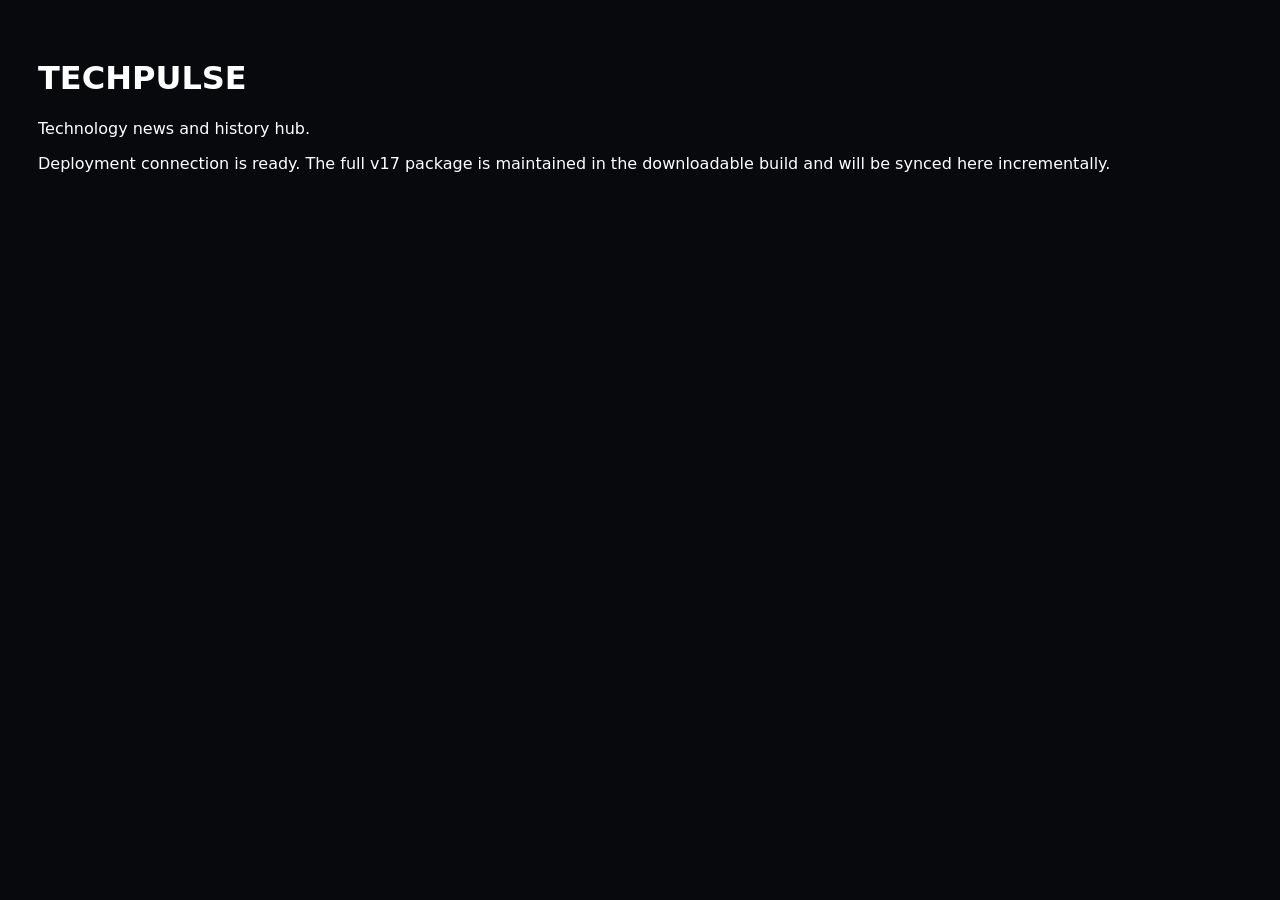
==== index.html @ 15ca97d8 "Add TECHPULSE landing page" ====
<!doctype html>
<html lang="ja">
<head><meta charset="utf-8"><meta name="viewport" content="width=device-width,initial-scale=1"><title>TECHPULSE</title><meta name="description" content="Technology news and history hub"></head>
<body style="font-family:system-ui;background:#07090d;color:#fff;padding:30px"><h1>TECHPULSE</h1><p>Technology news and history hub.</p><p>Deployment connection is ready. The full v17 package is maintained in the downloadable build and will be synced here incrementally.</p></body></html>
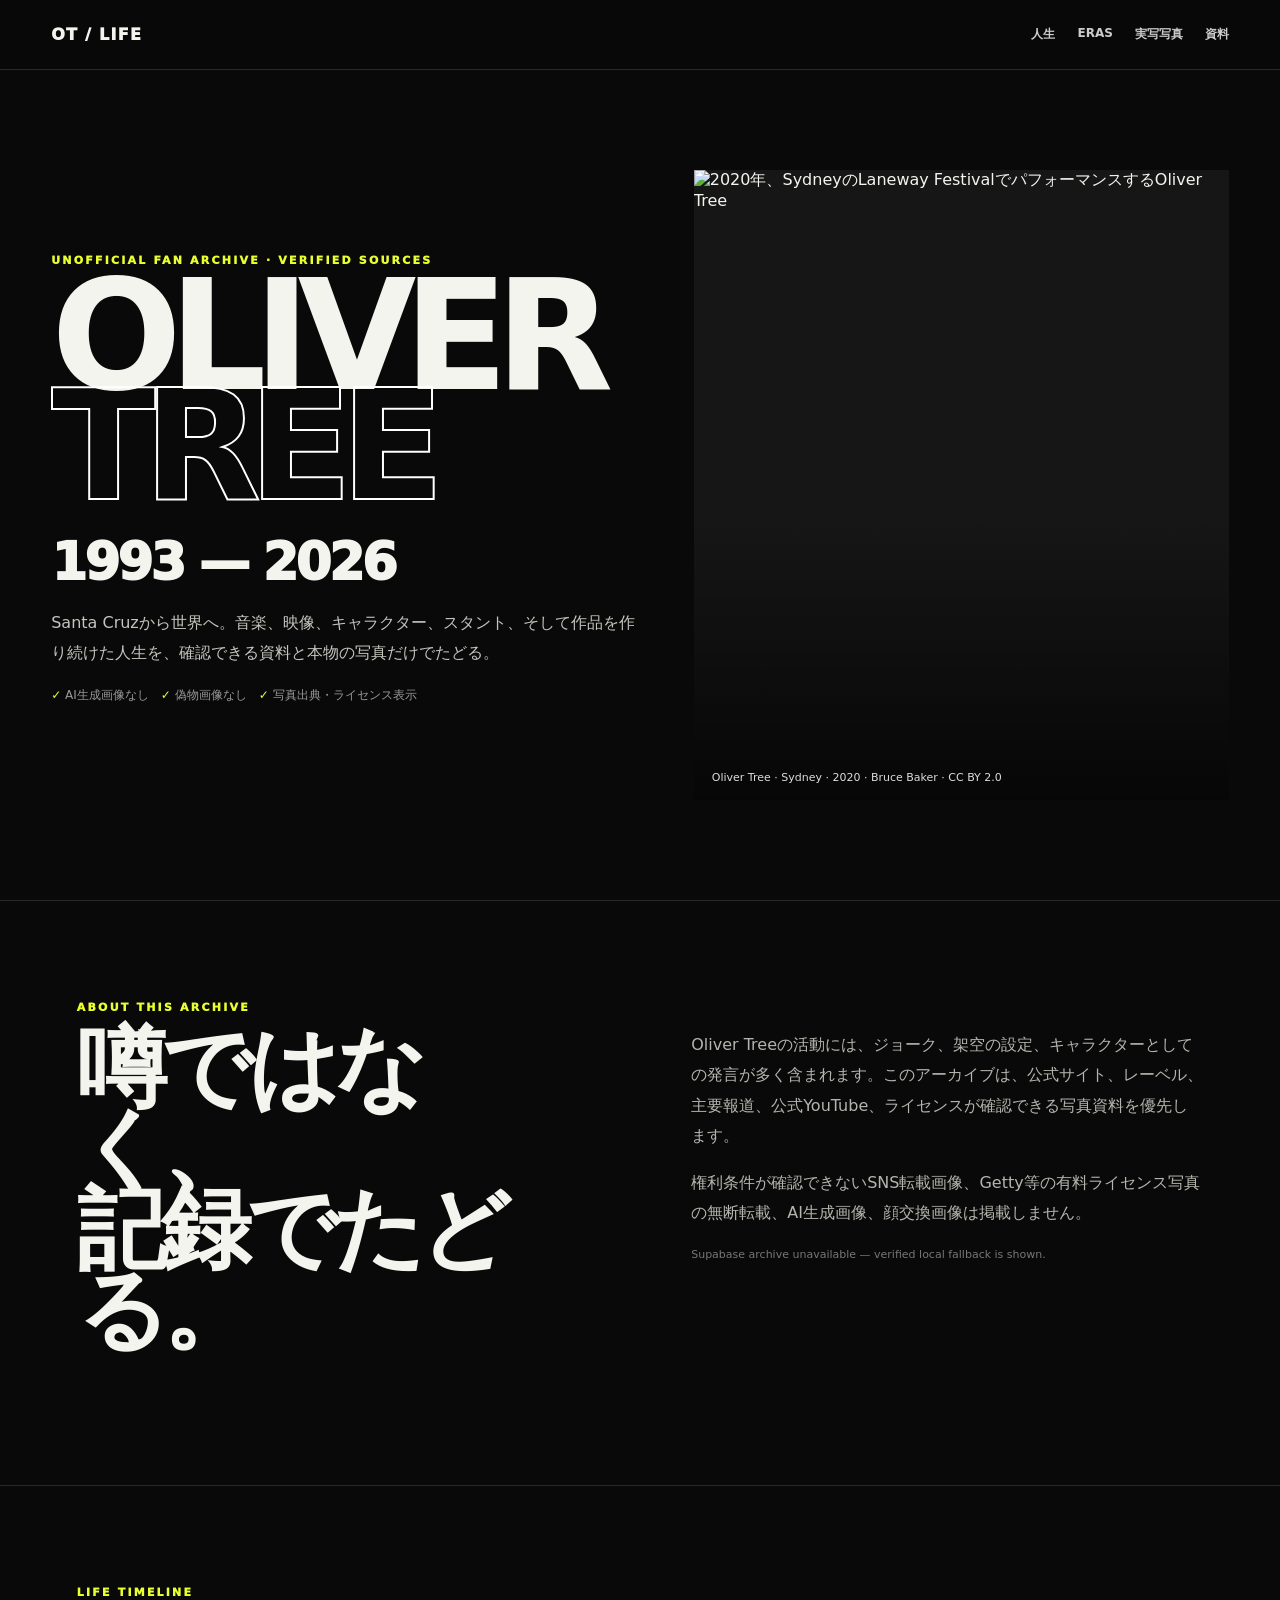
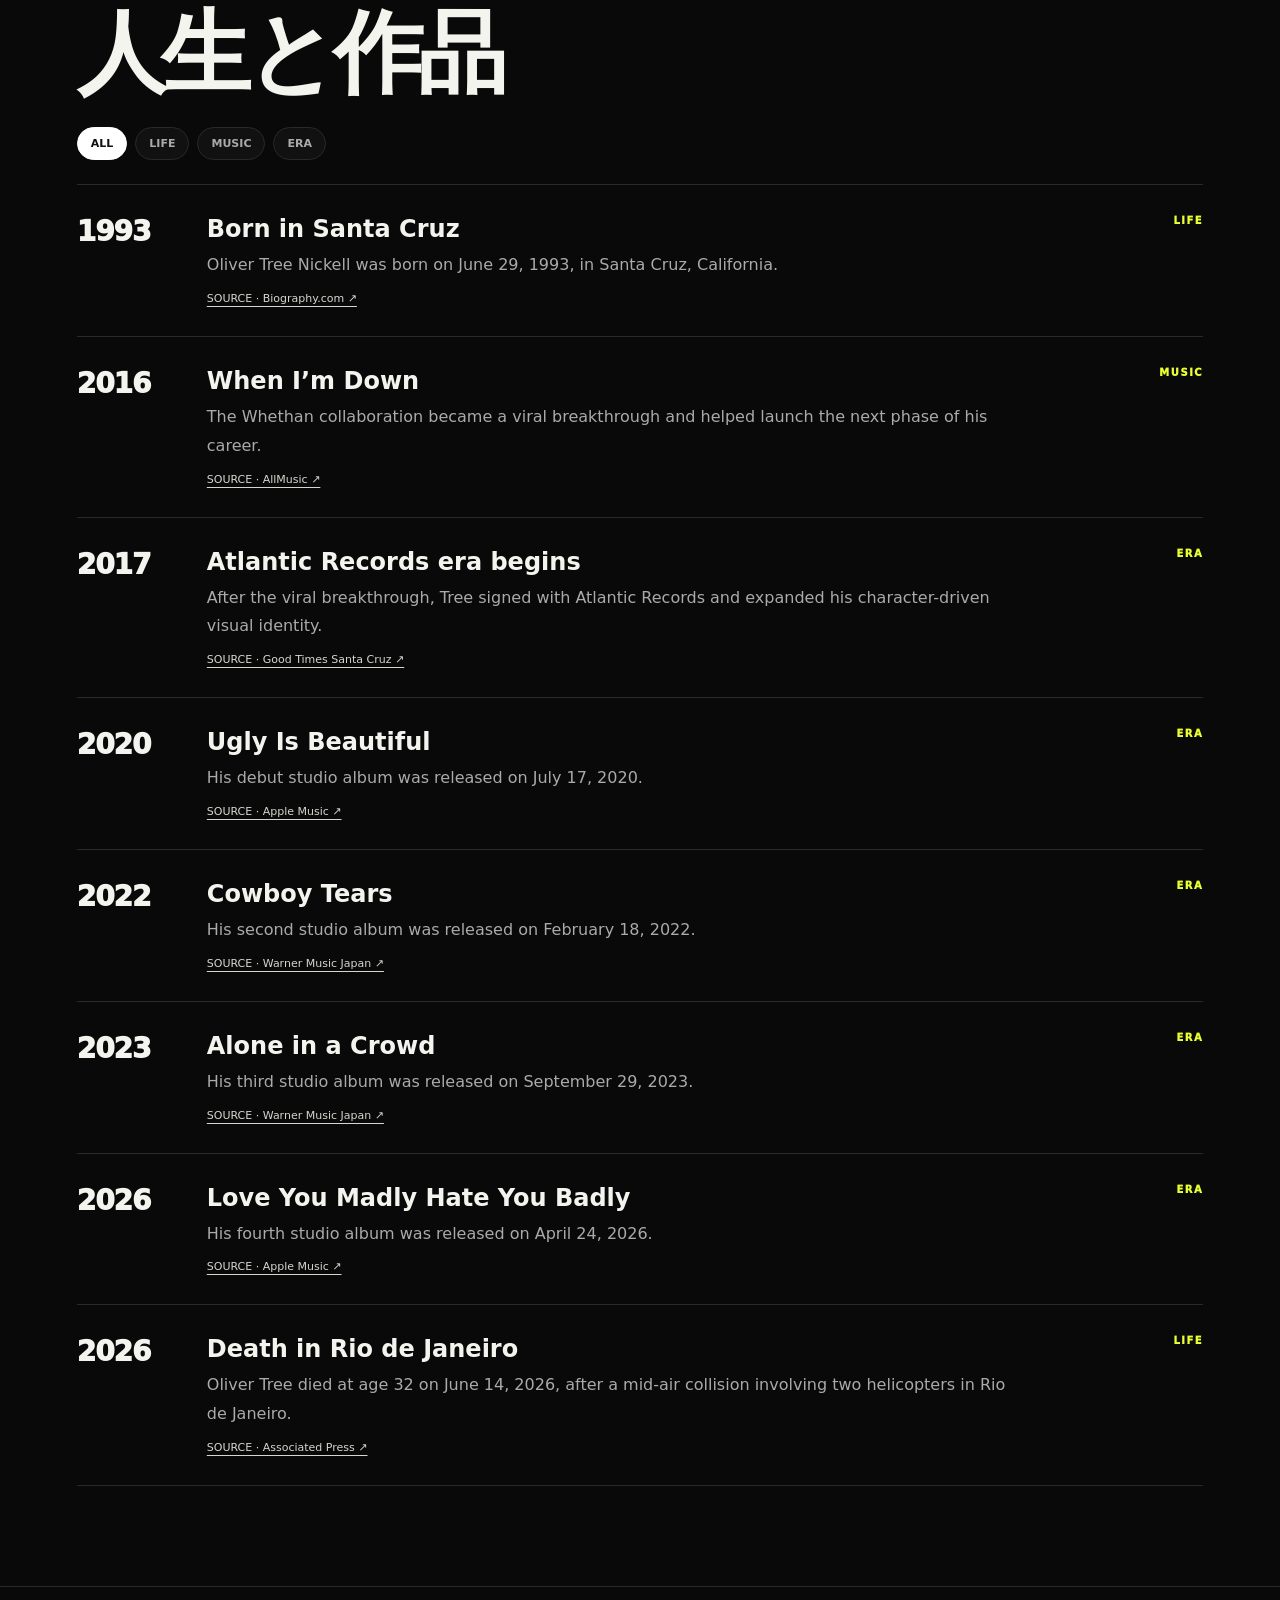
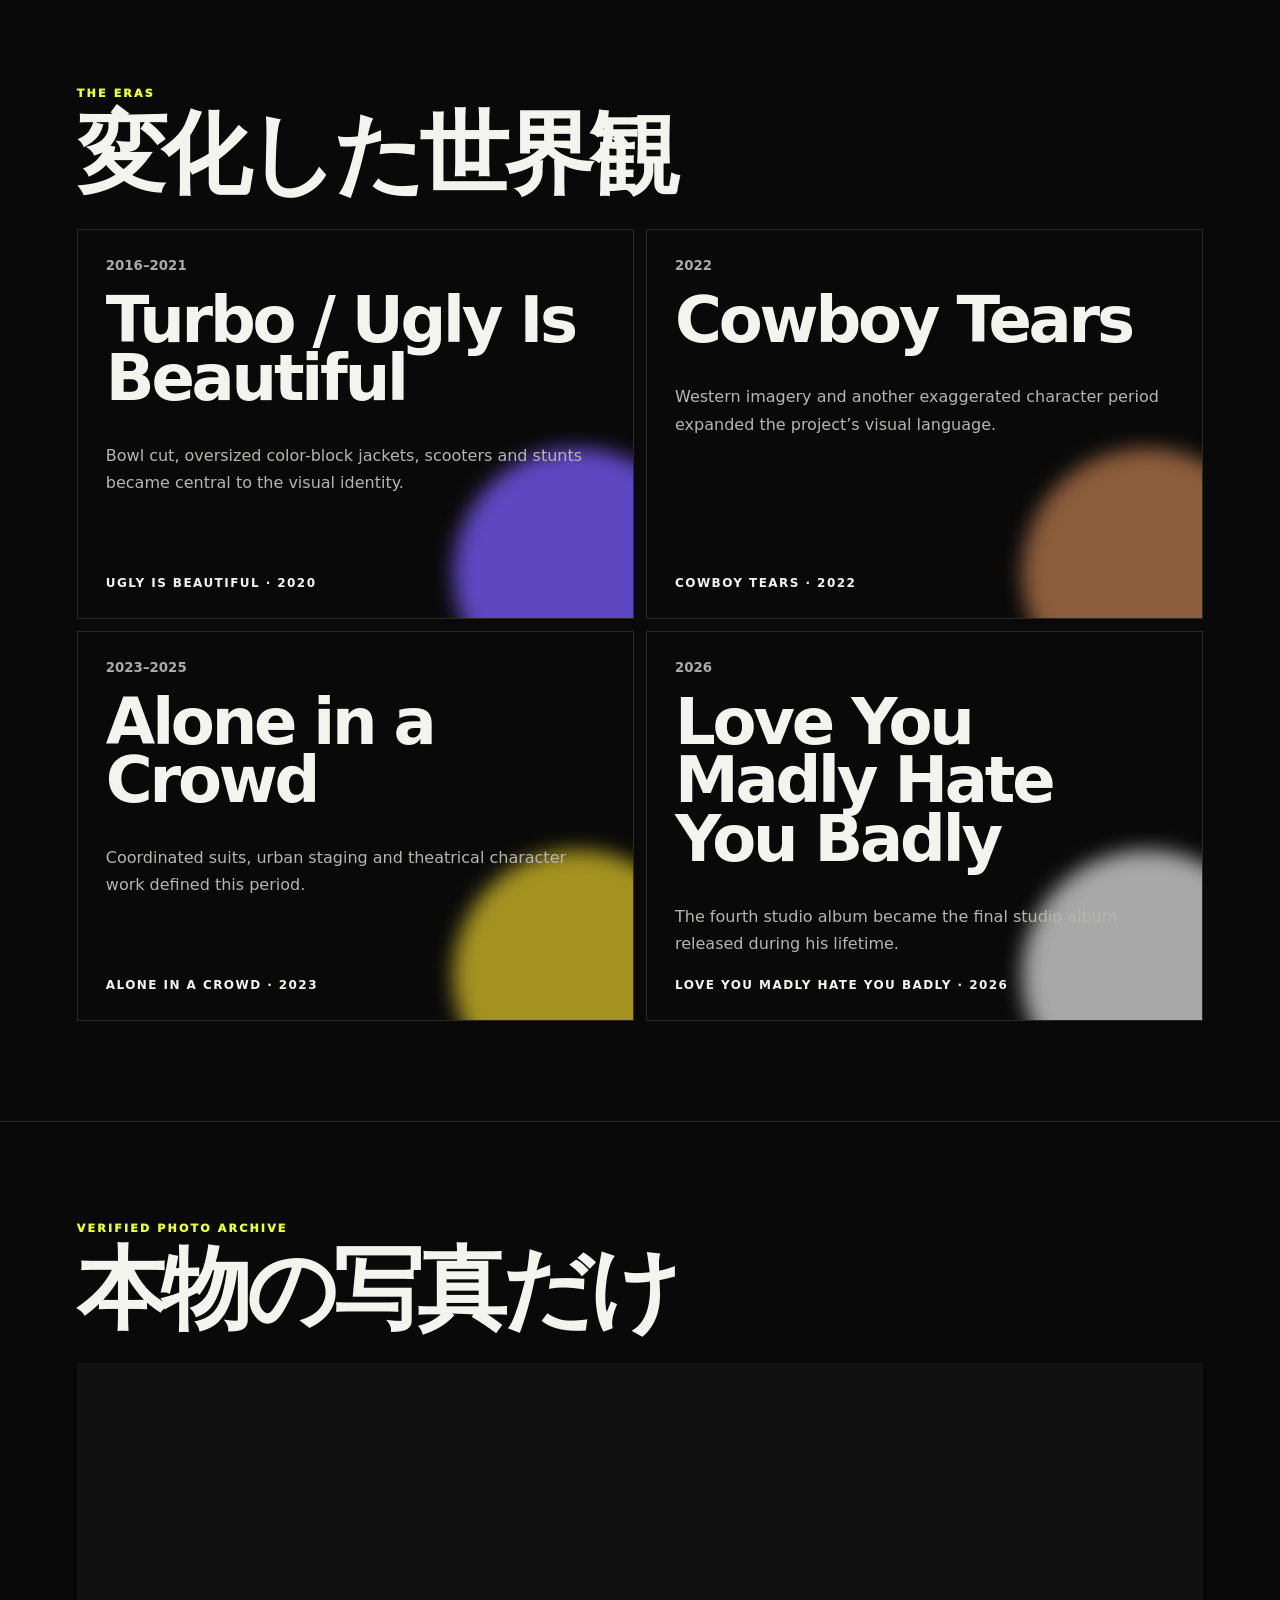
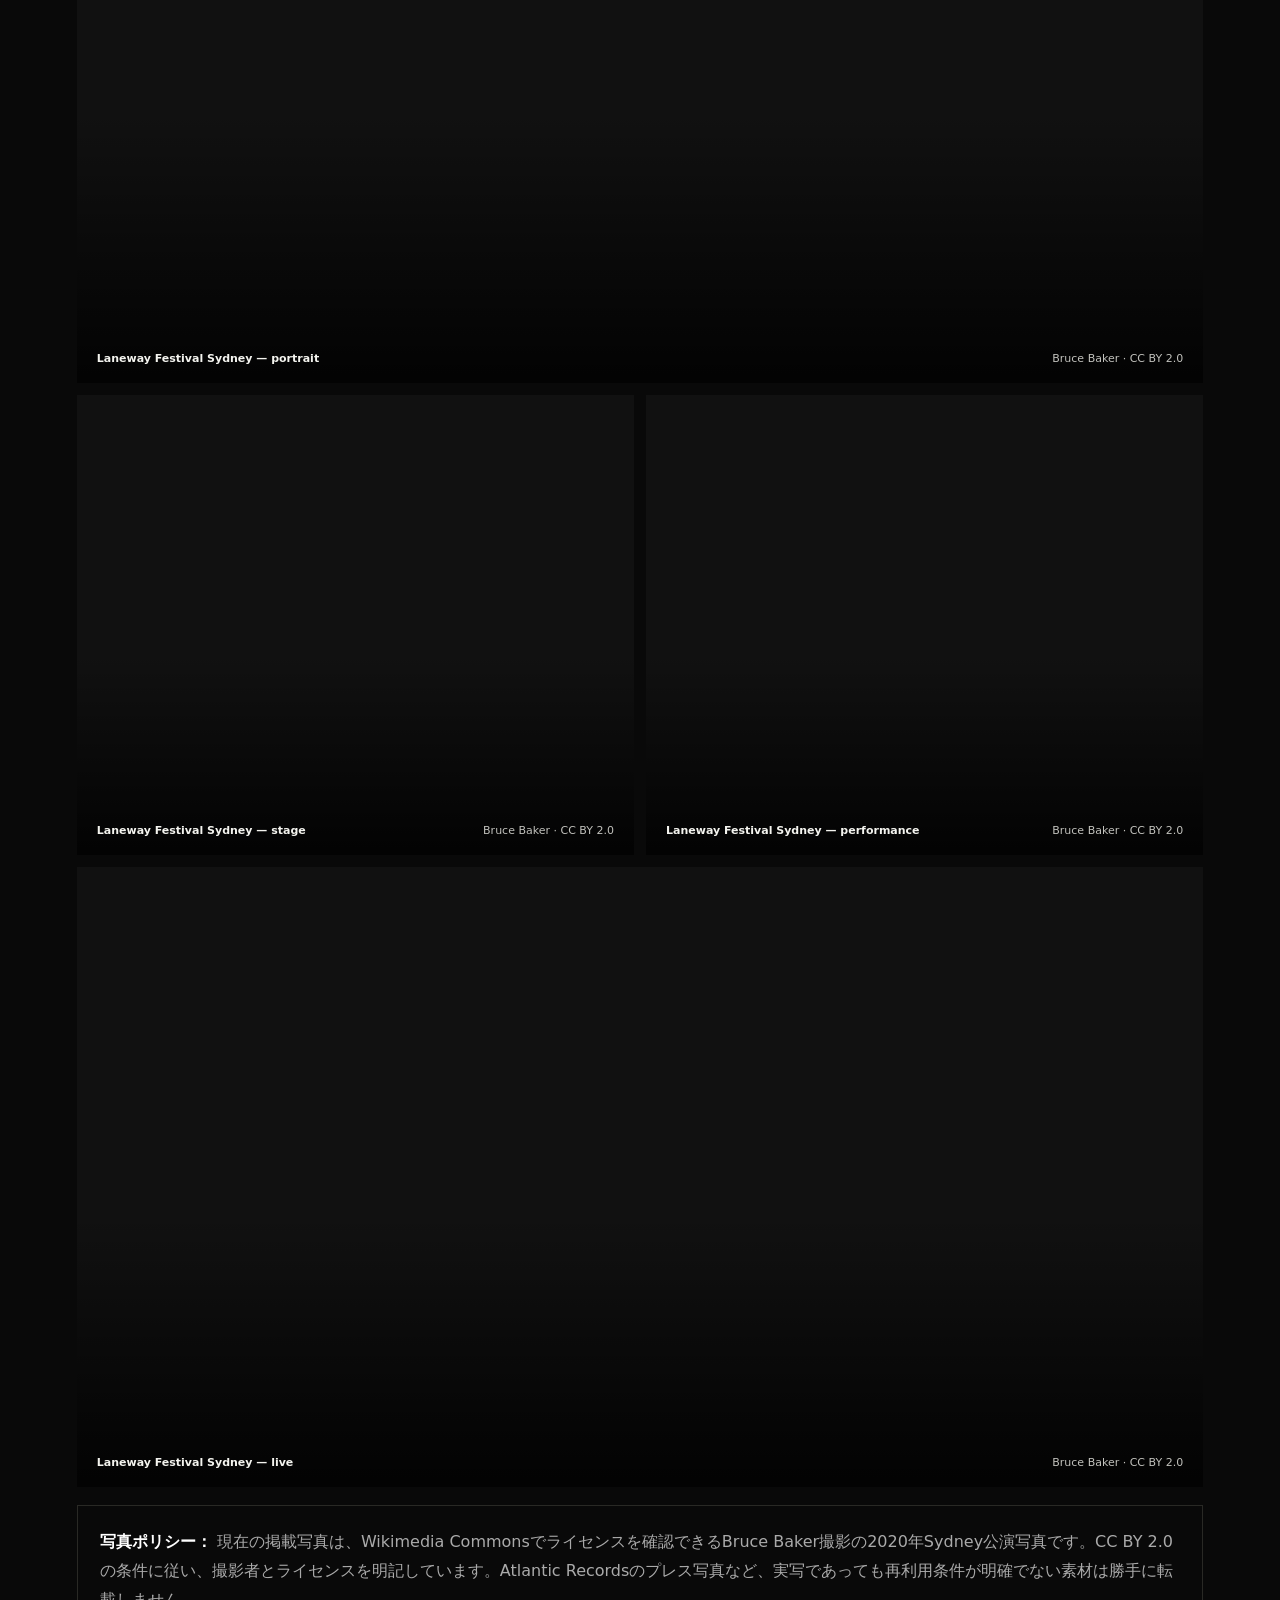
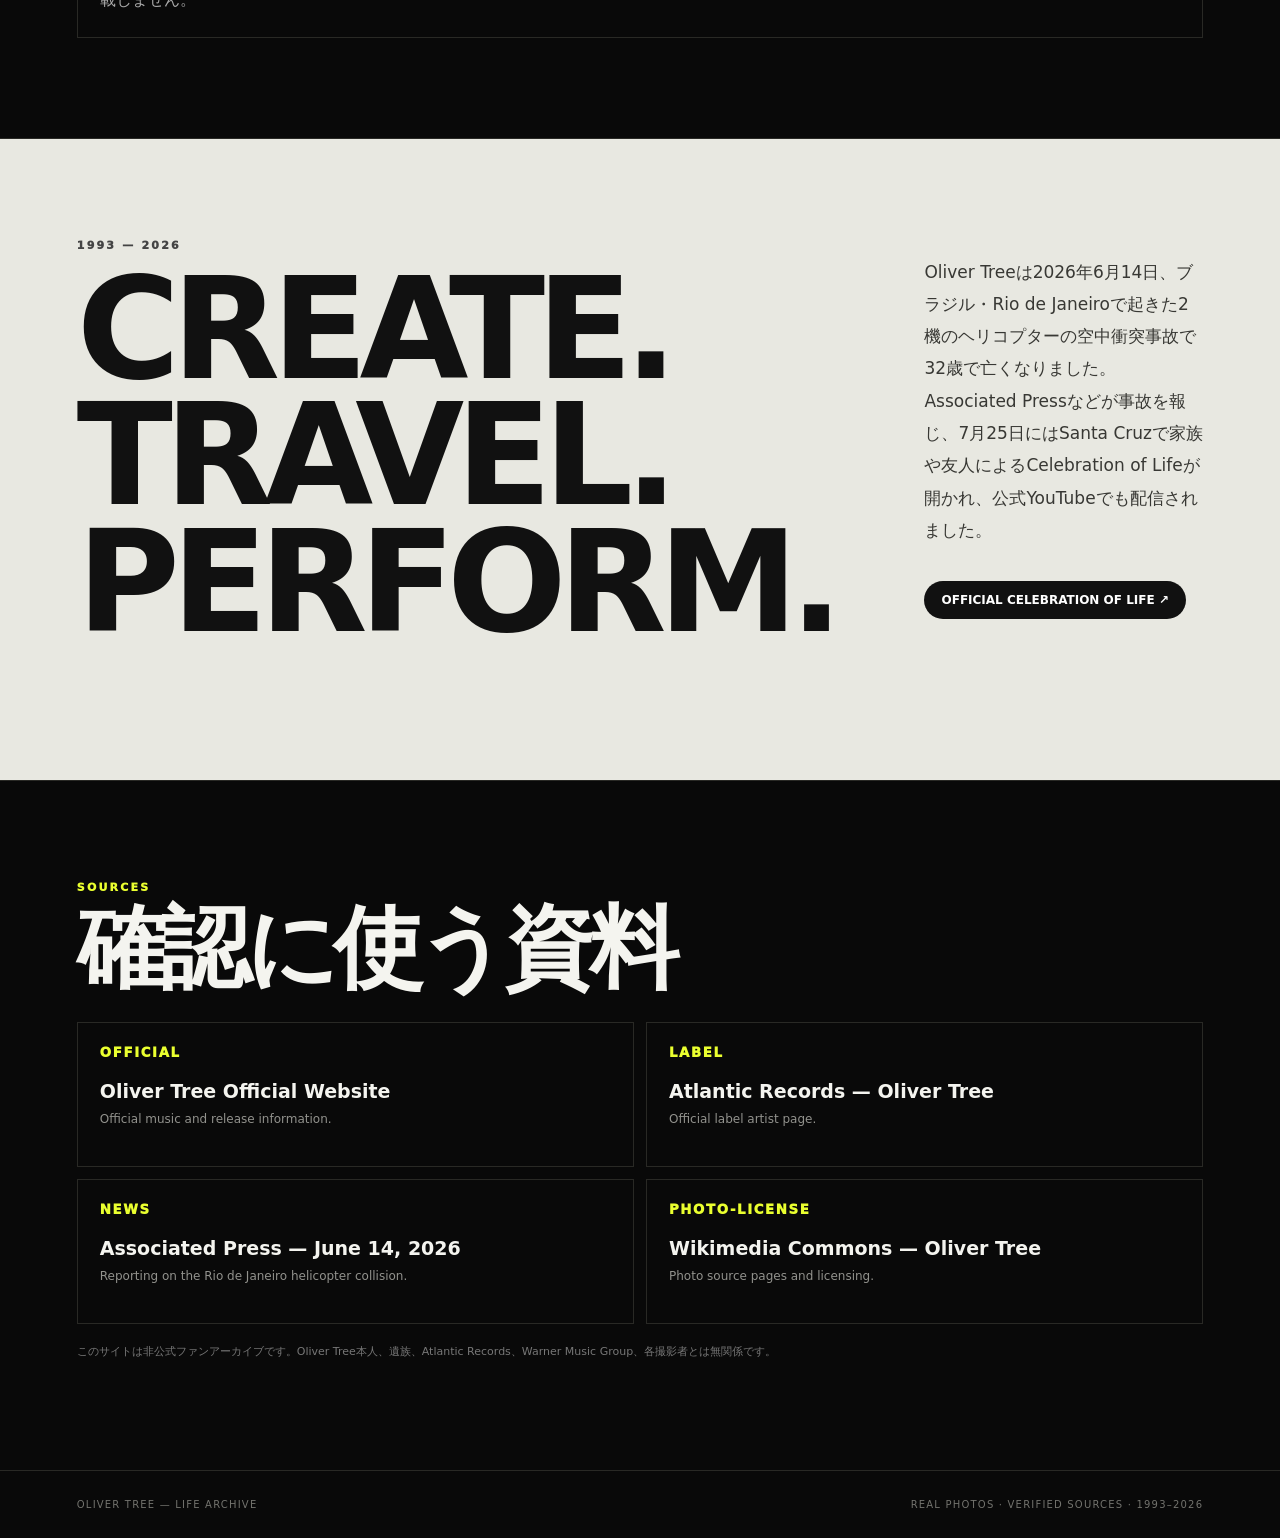
==== commit 43628416: "Set Oliver Tree archive as branch entry page" ====
--- a/index.html
+++ b/index.html
@@ -1,4 +1,13 @@
 <!doctype html>
 <html lang="ja">
-<head><meta charset="utf-8"><meta name="viewport" content="width=device-width,initial-scale=1"><title>TECHPULSE</title><meta name="description" content="Technology news and history hub"></head>
-<body style="font-family:system-ui;background:#07090d;color:#fff;padding:30px"><h1>TECHPULSE</h1><p>Technology news and history hub.</p><p>Deployment connection is ready. The full v17 package is maintained in the downloadable build and will be synced here incrementally.</p></body></html>+<head>
+  <meta charset="utf-8">
+  <meta name="viewport" content="width=device-width,initial-scale=1">
+  <title>Oliver Tree — Life Archive</title>
+  <meta name="description" content="Oliver Treeの人生と作品を、確認できる資料と実写写真でたどる非公式ファンアーカイブ。AI画像・偽物画像は使用しません。">
+  <meta http-equiv="refresh" content="0;url=/oliver-tree-life.html">
+</head>
+<body style="font-family:system-ui;background:#090909;color:#fff;padding:24px">
+  <p><a style="color:#eaff2f" href="/oliver-tree-life.html">Oliver Tree — Life Archive を開く</a></p>
+</body>
+</html>
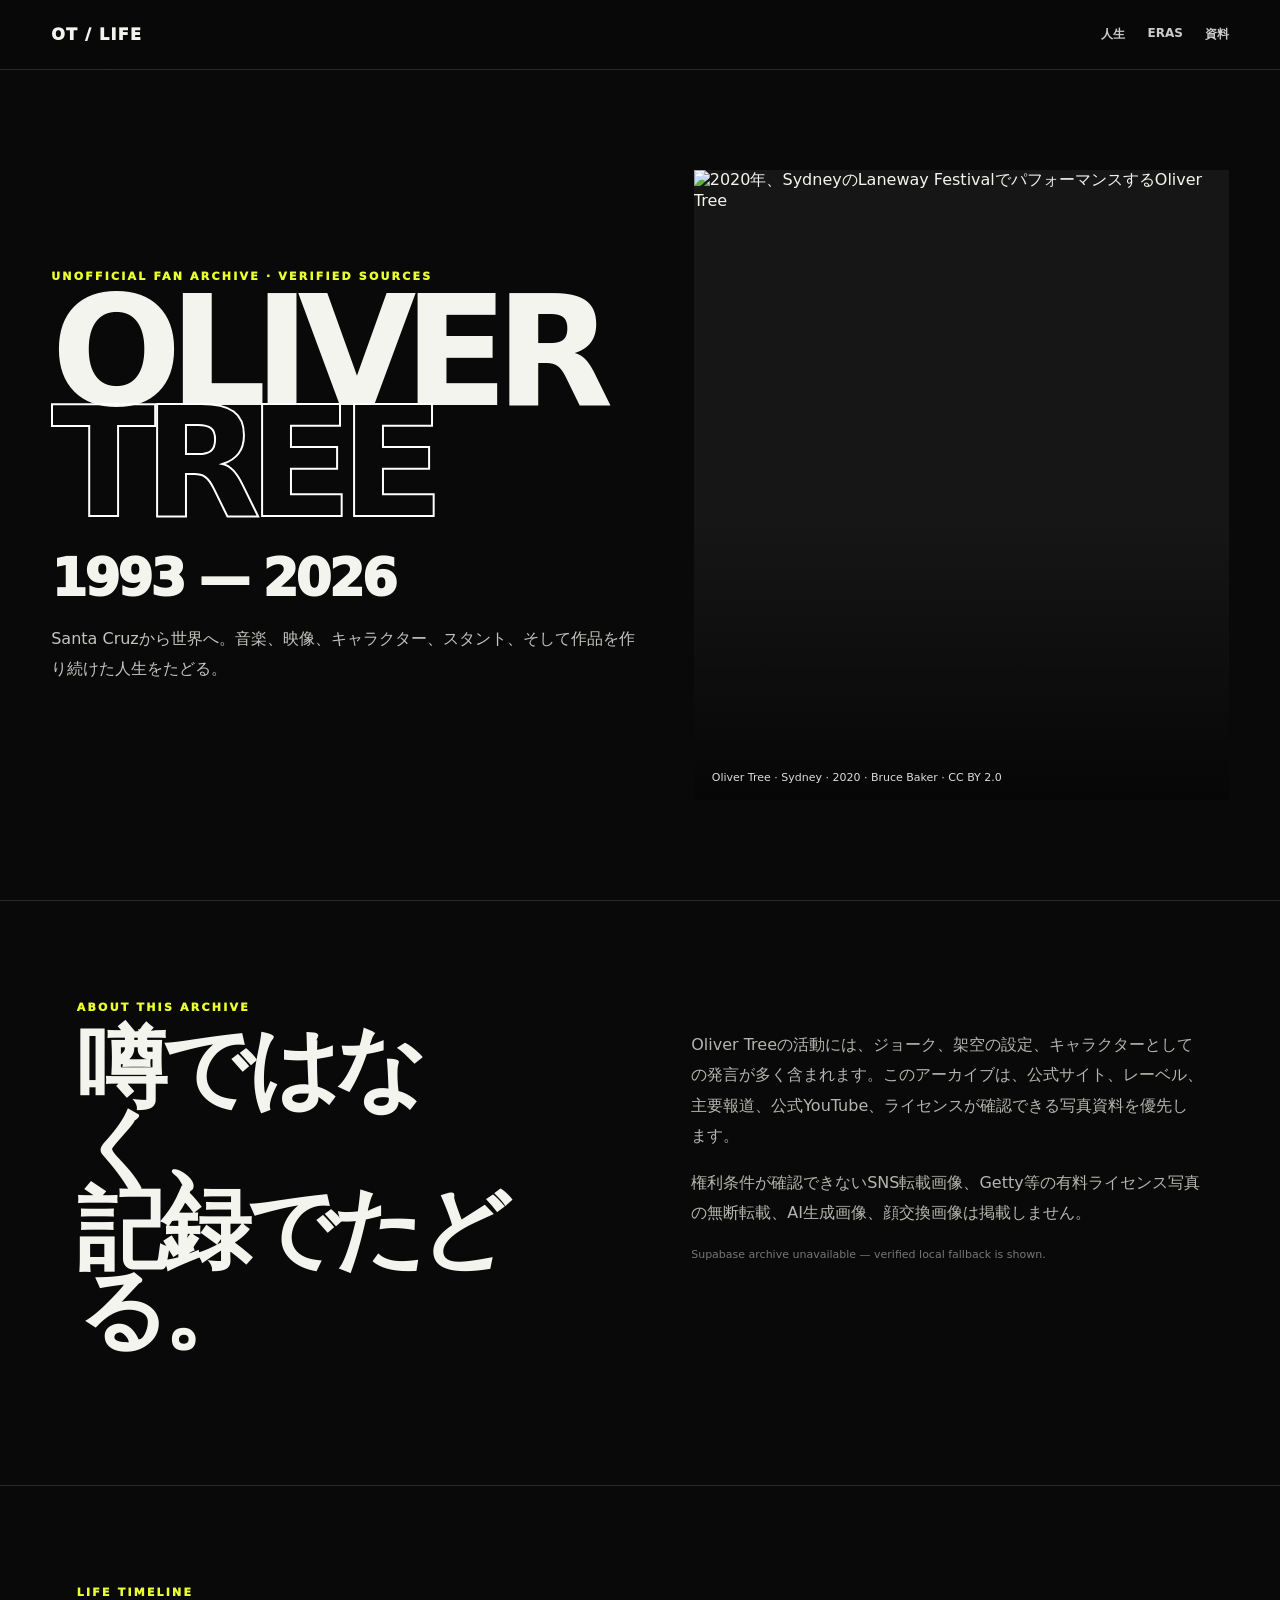
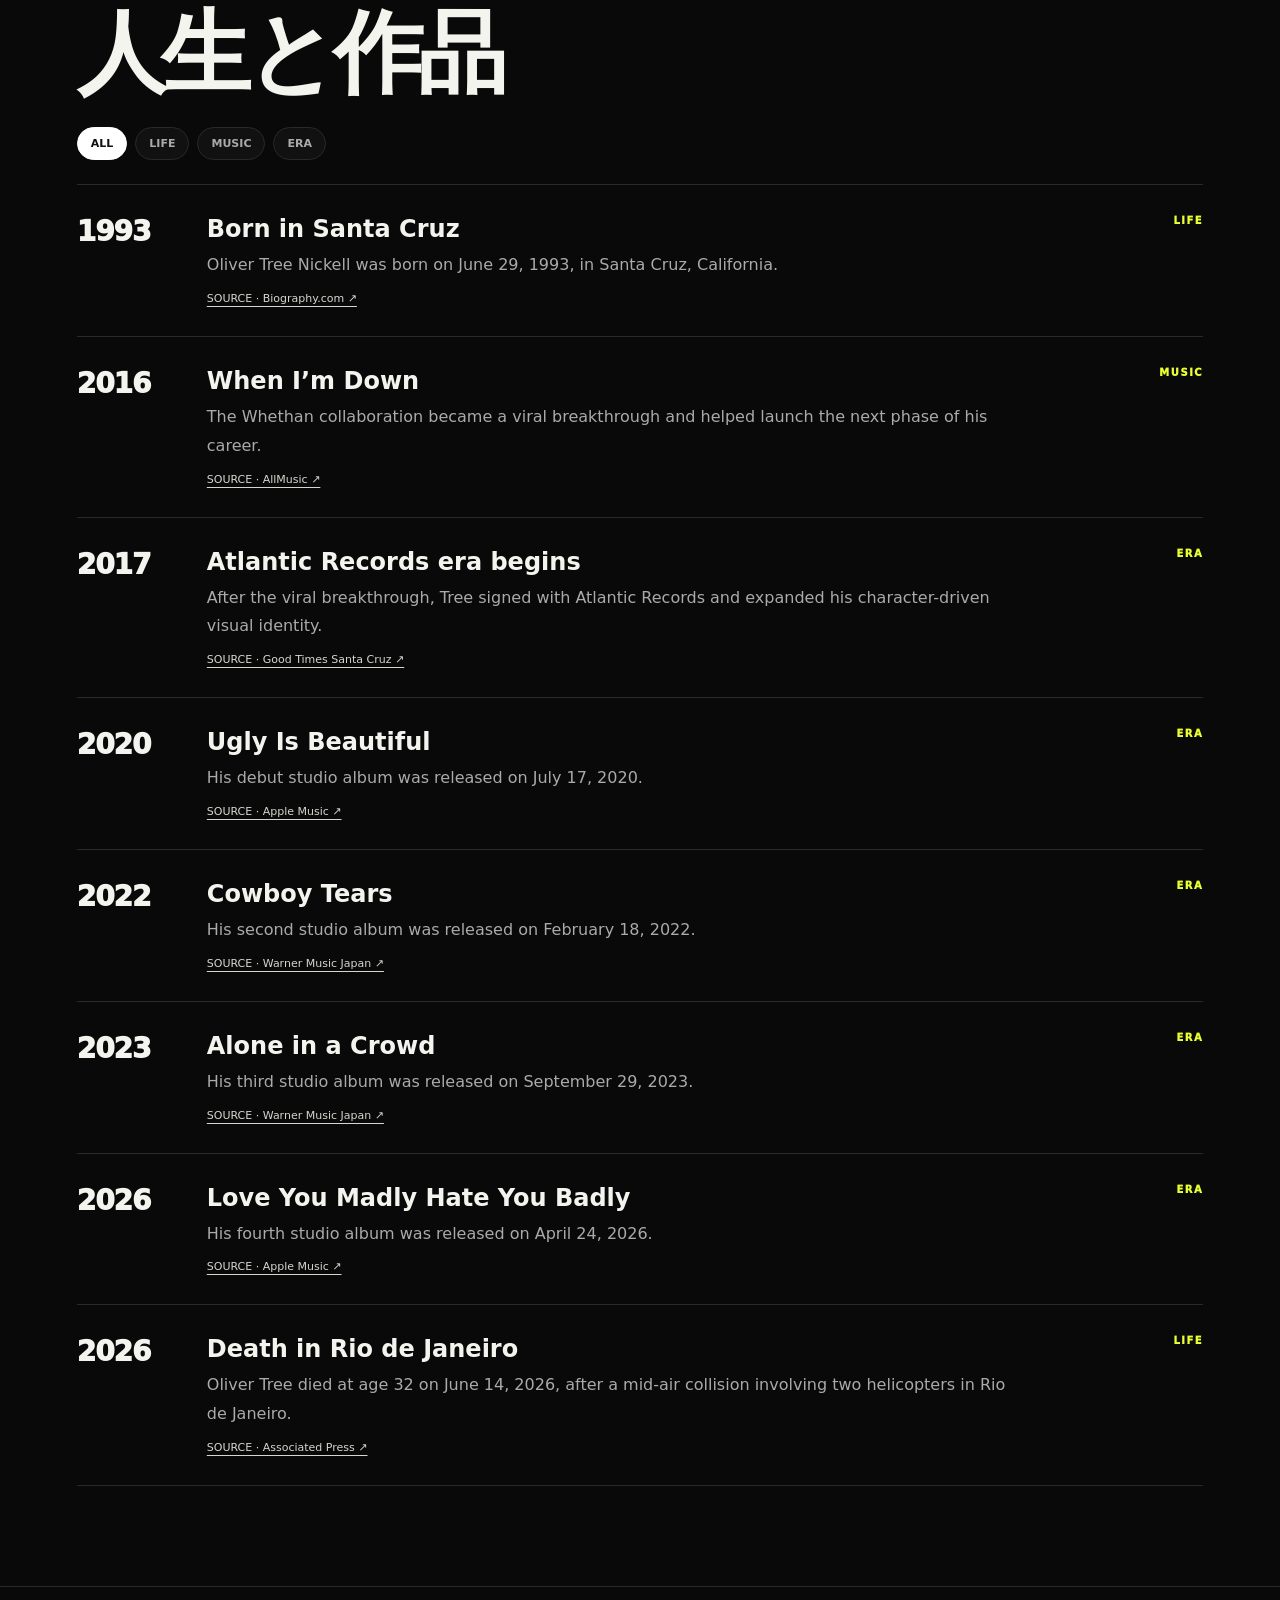
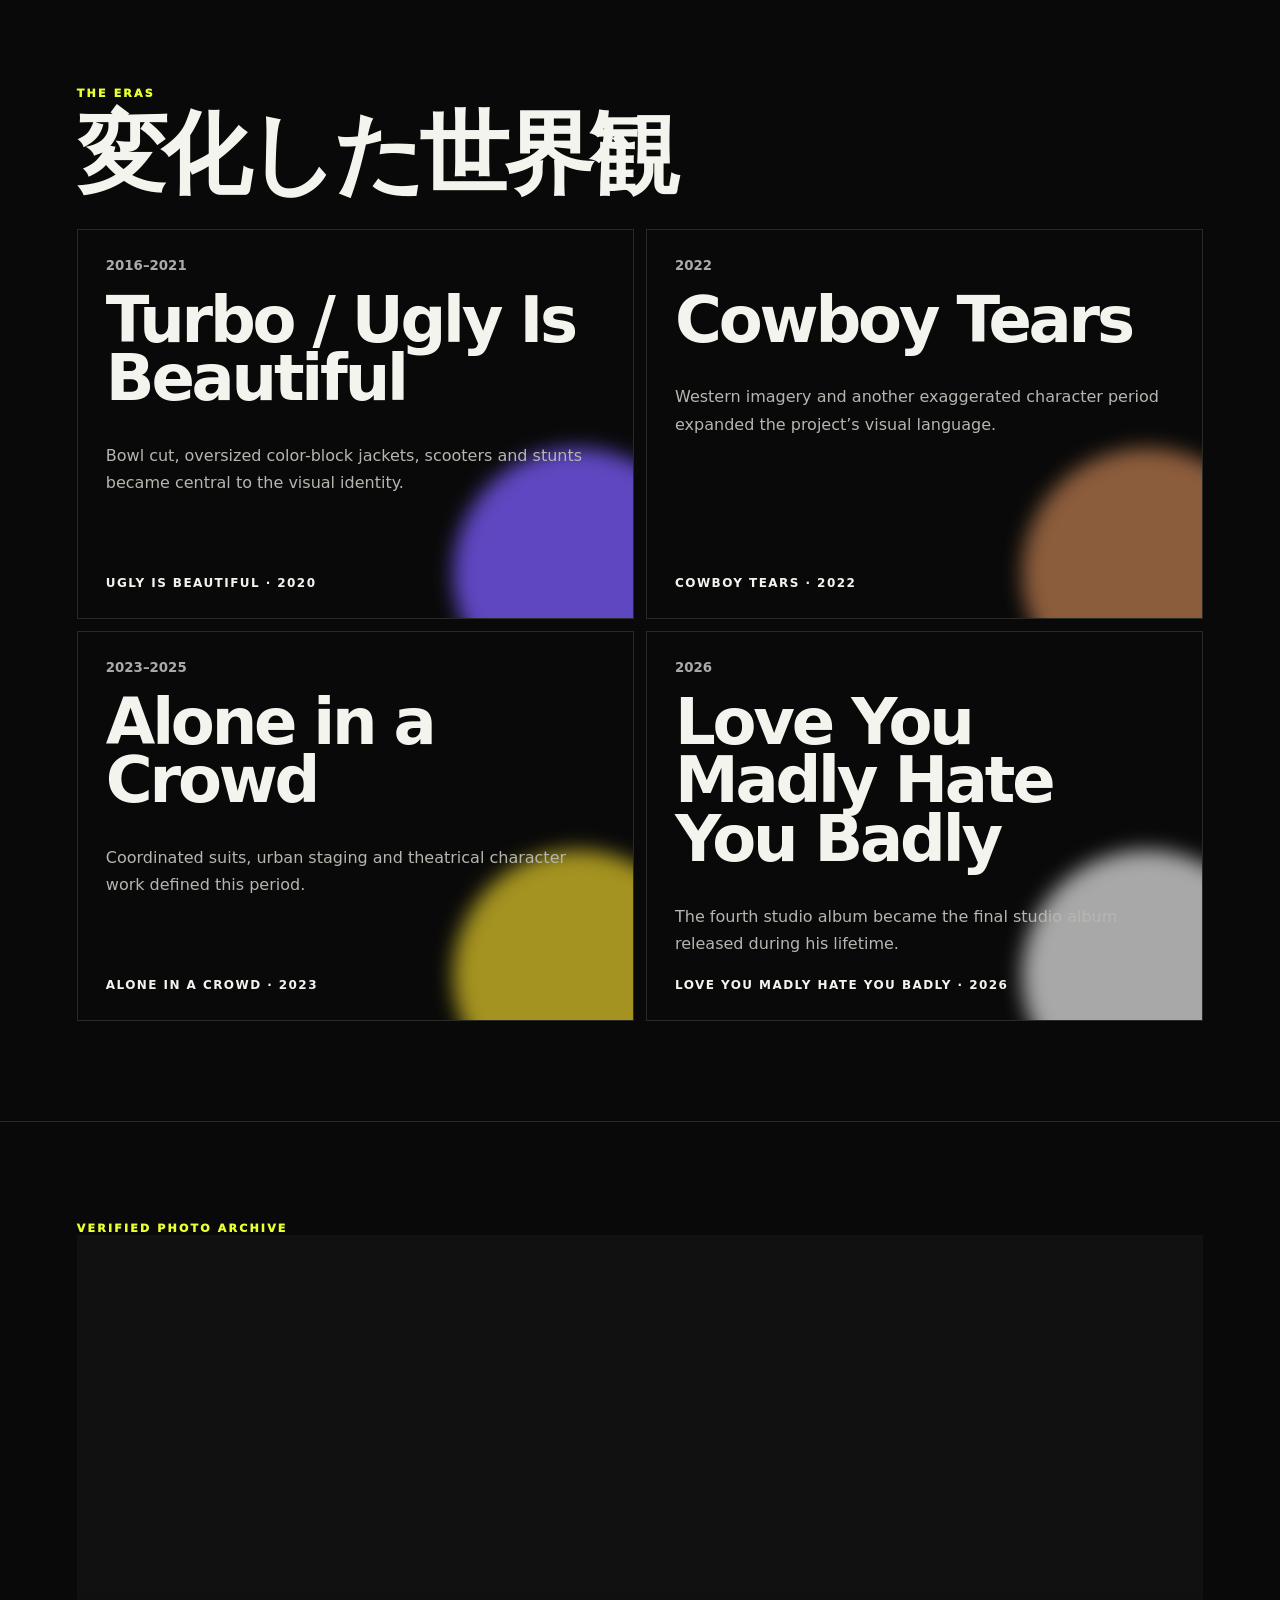
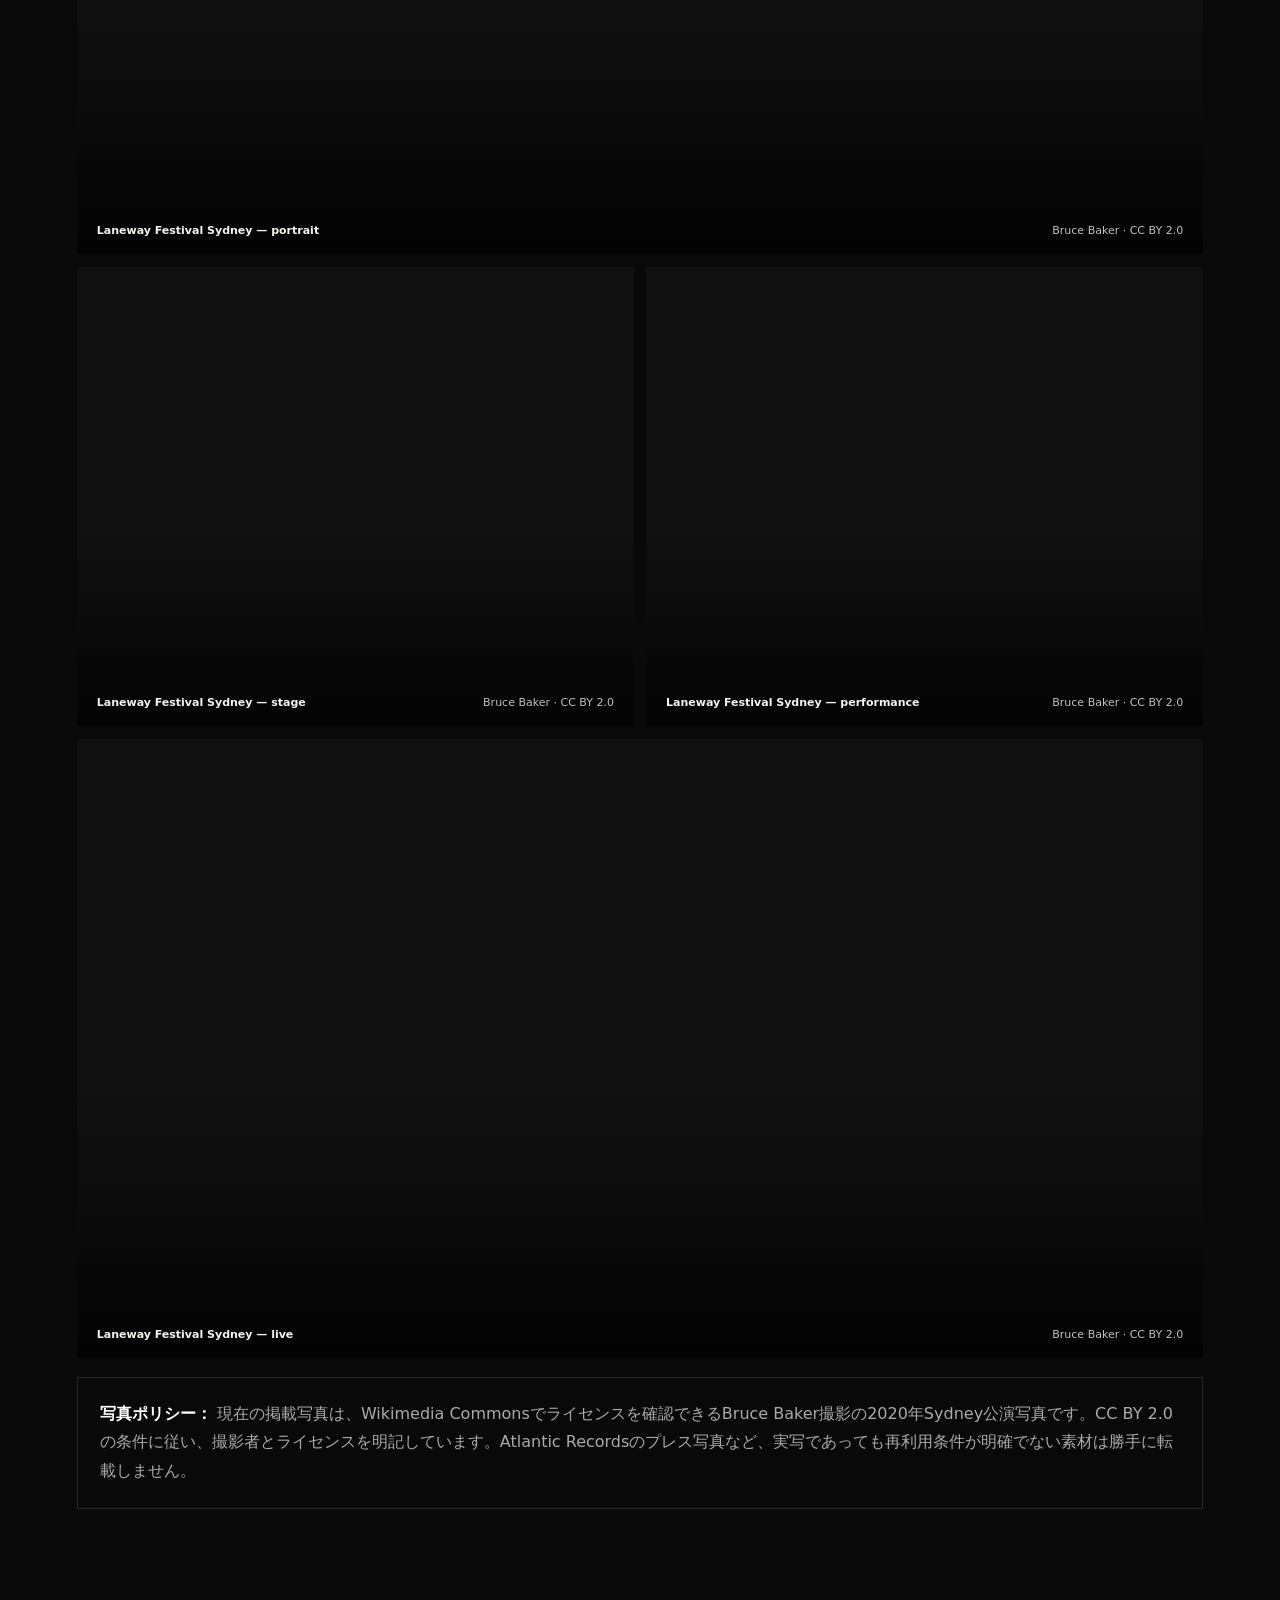
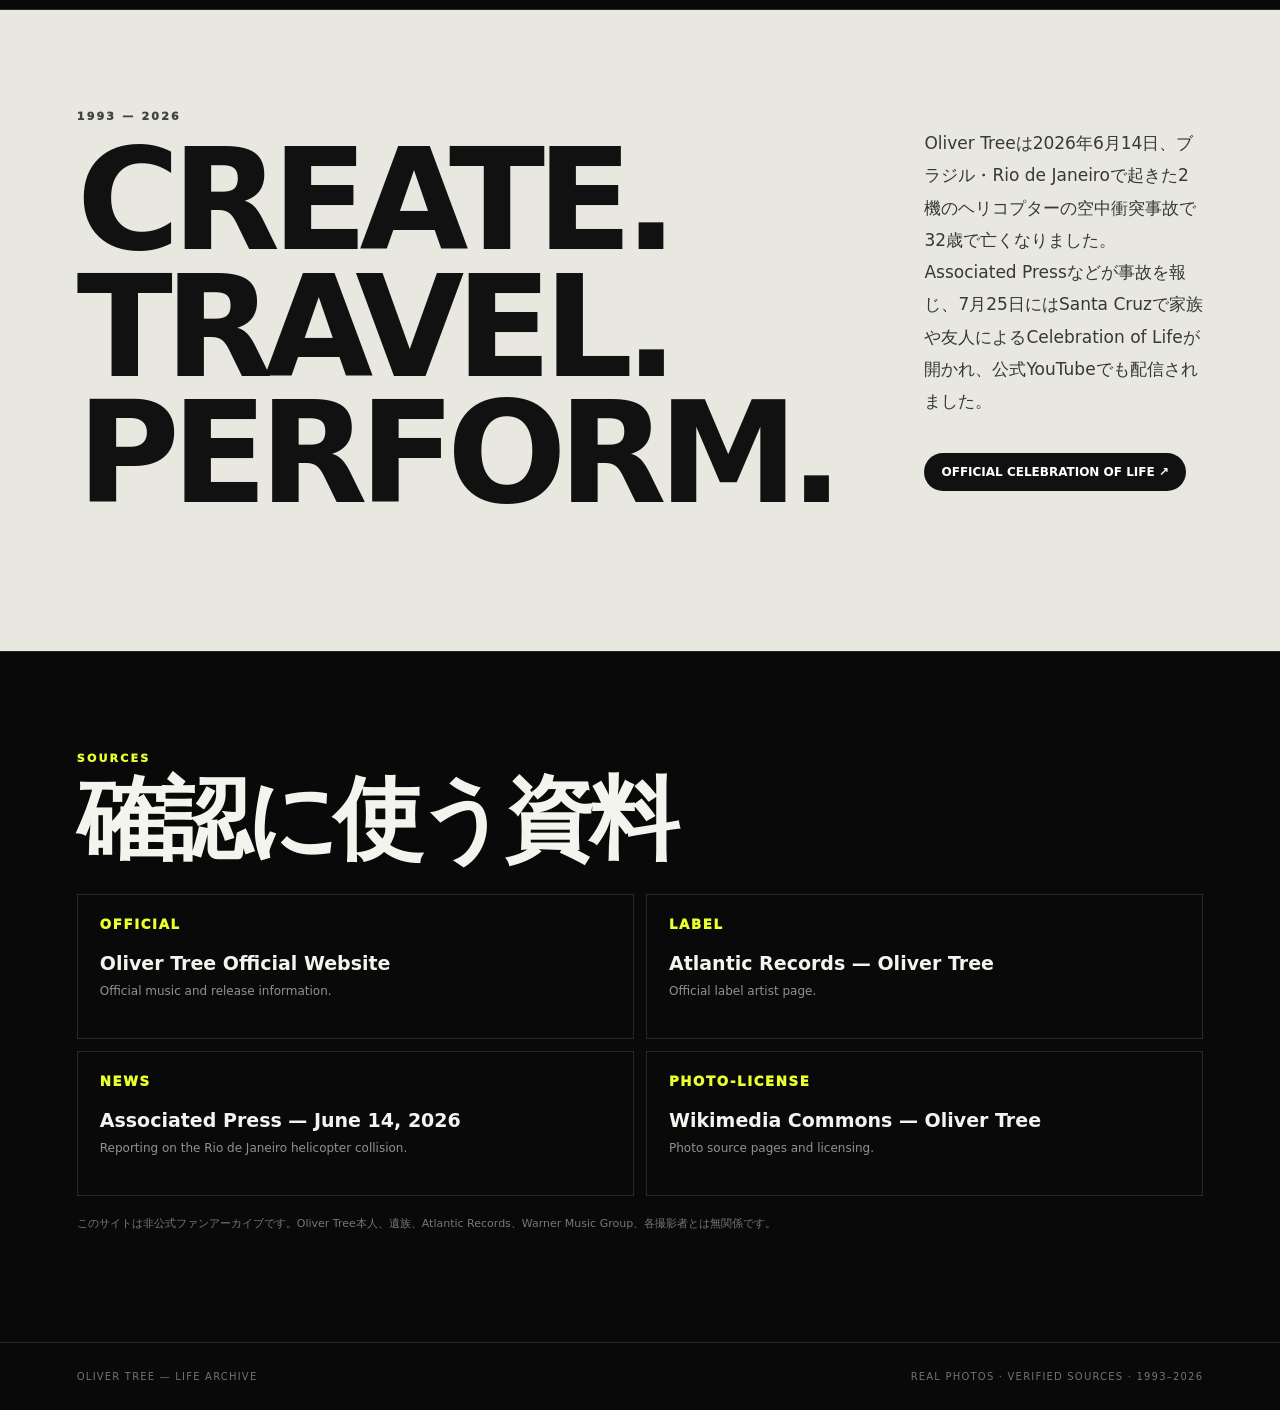
==== commit 19c02e68: "Clean Oliver Tree archive wording" ====
--- a/index.html
+++ b/index.html
@@ -4,7 +4,7 @@
   <meta charset="utf-8">
   <meta name="viewport" content="width=device-width,initial-scale=1">
   <title>Oliver Tree — Life Archive</title>
-  <meta name="description" content="Oliver Treeの人生と作品を、確認できる資料と実写写真でたどる非公式ファンアーカイブ。AI画像・偽物画像は使用しません。">
+  <meta name="description" content="Oliver Treeの人生と作品をたどる非公式ファンアーカイブ。">
   <meta http-equiv="refresh" content="0;url=/oliver-tree-life.html">
 </head>
 <body style="font-family:system-ui;background:#090909;color:#fff;padding:24px">
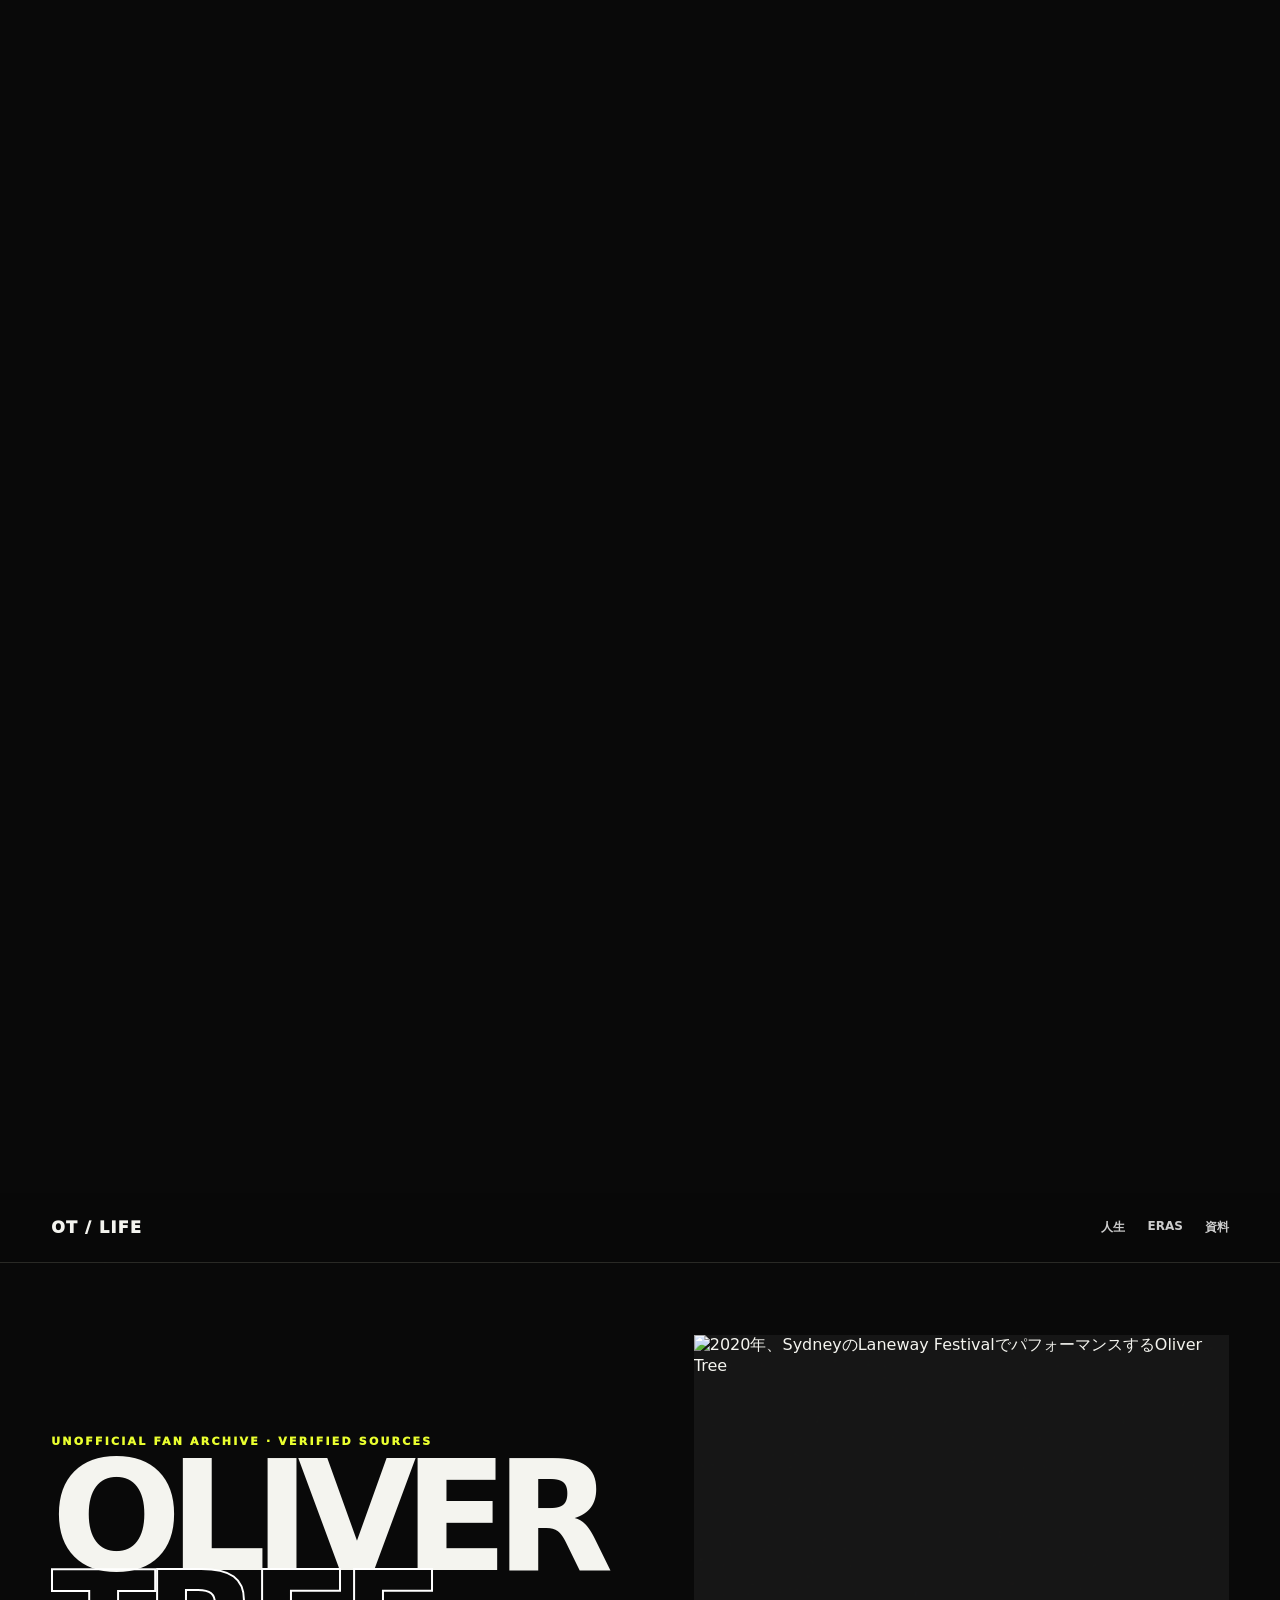
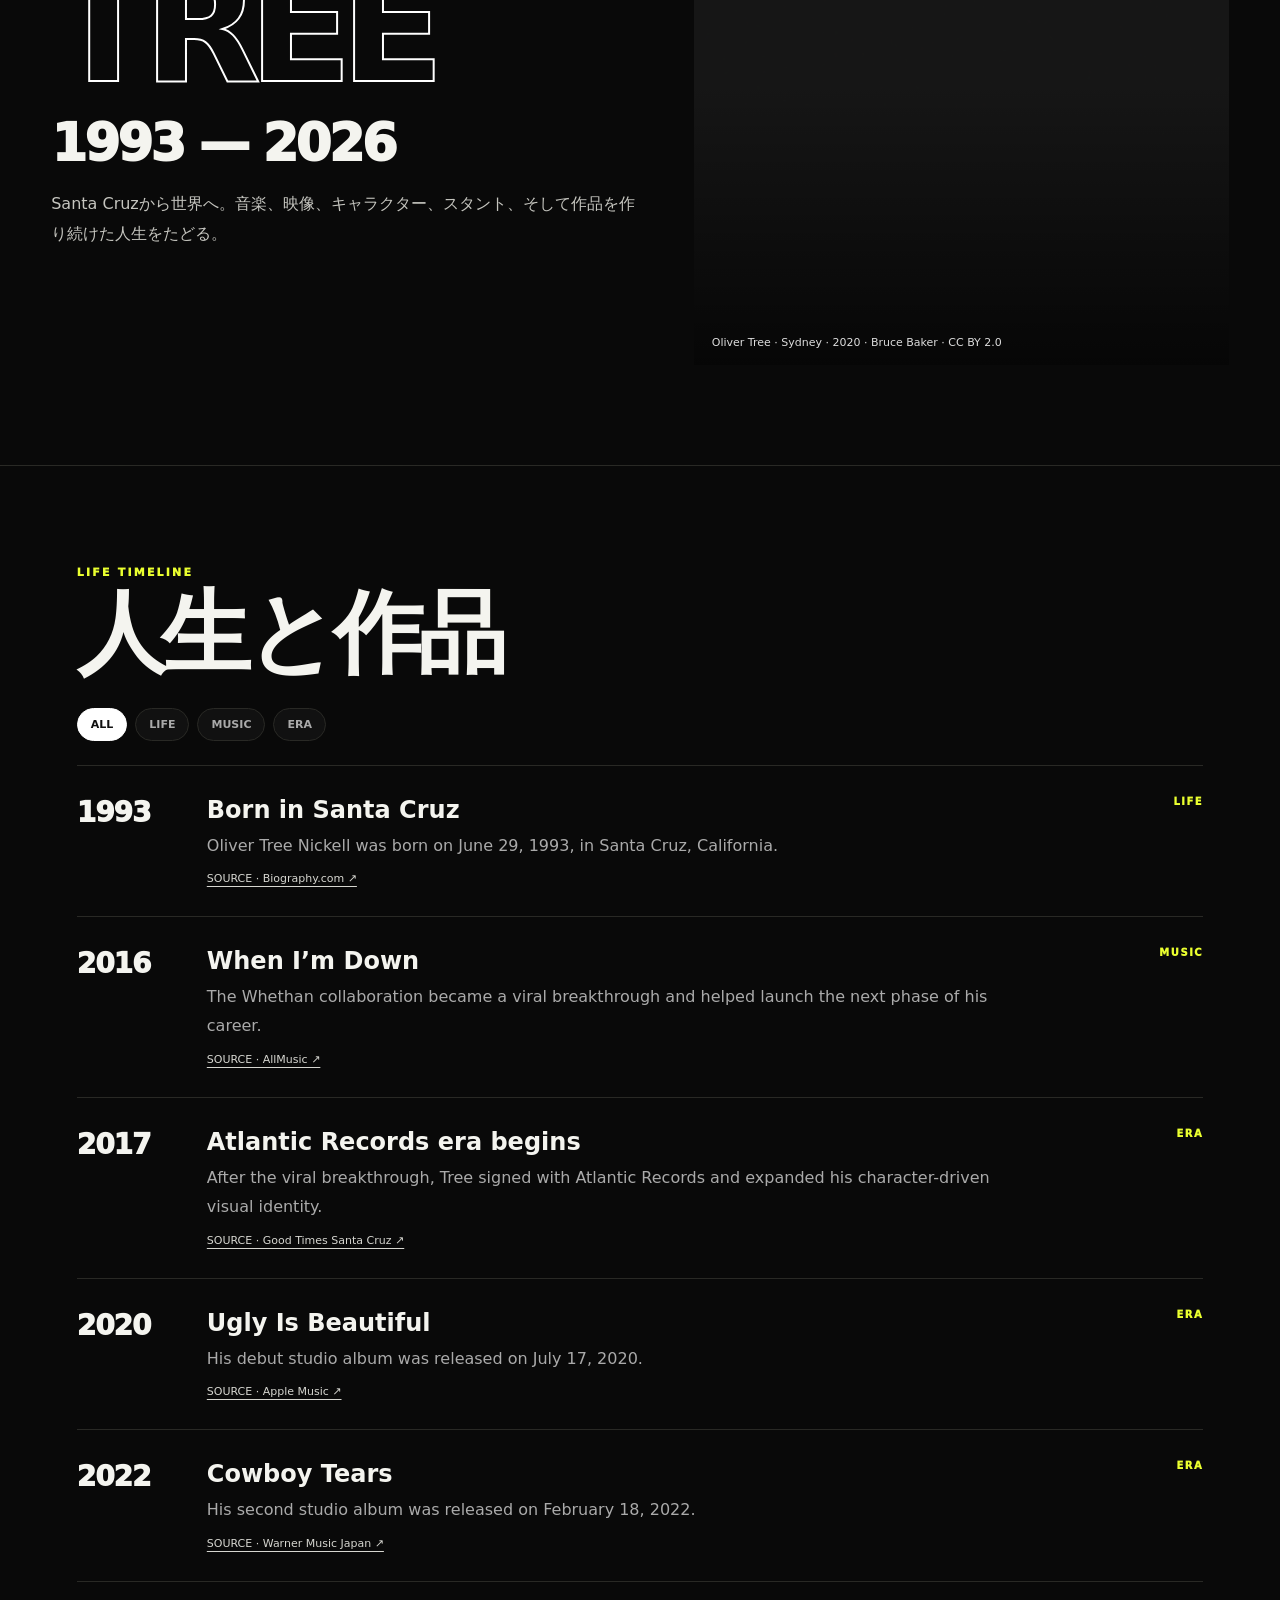
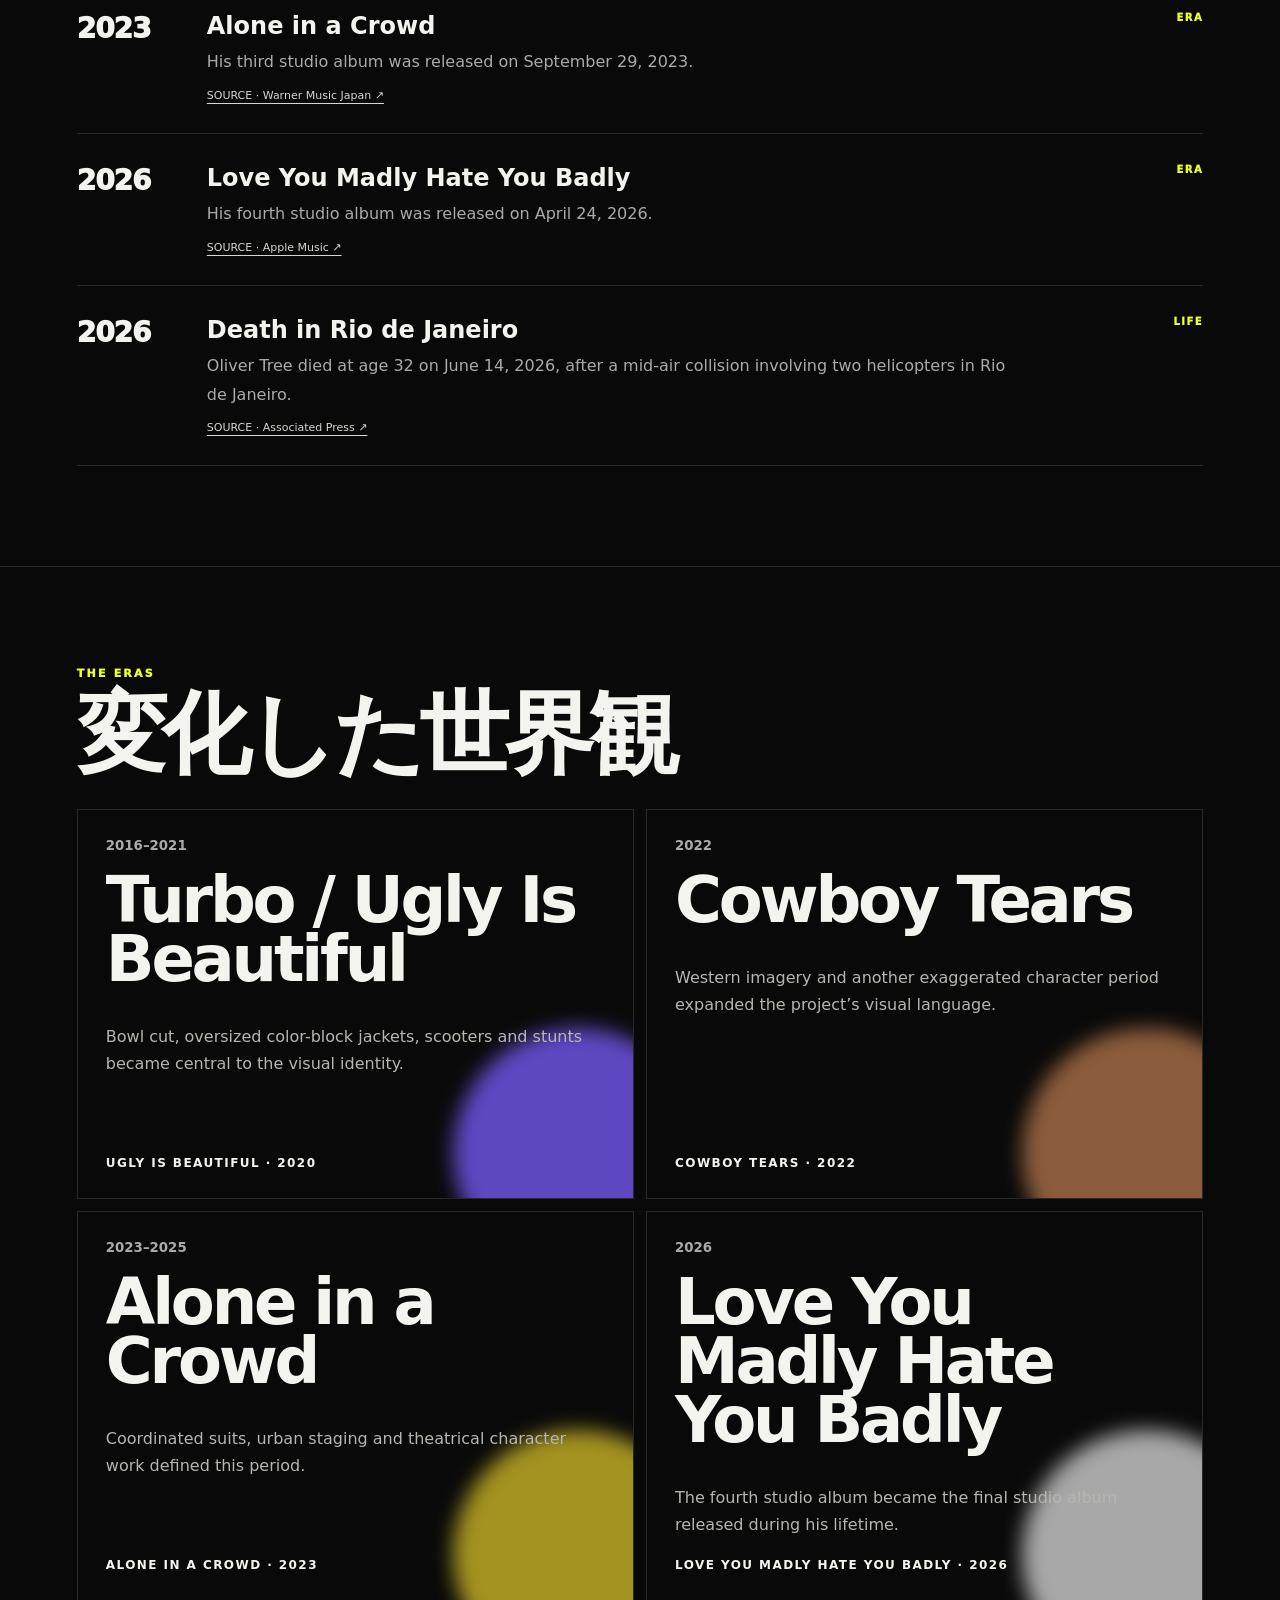
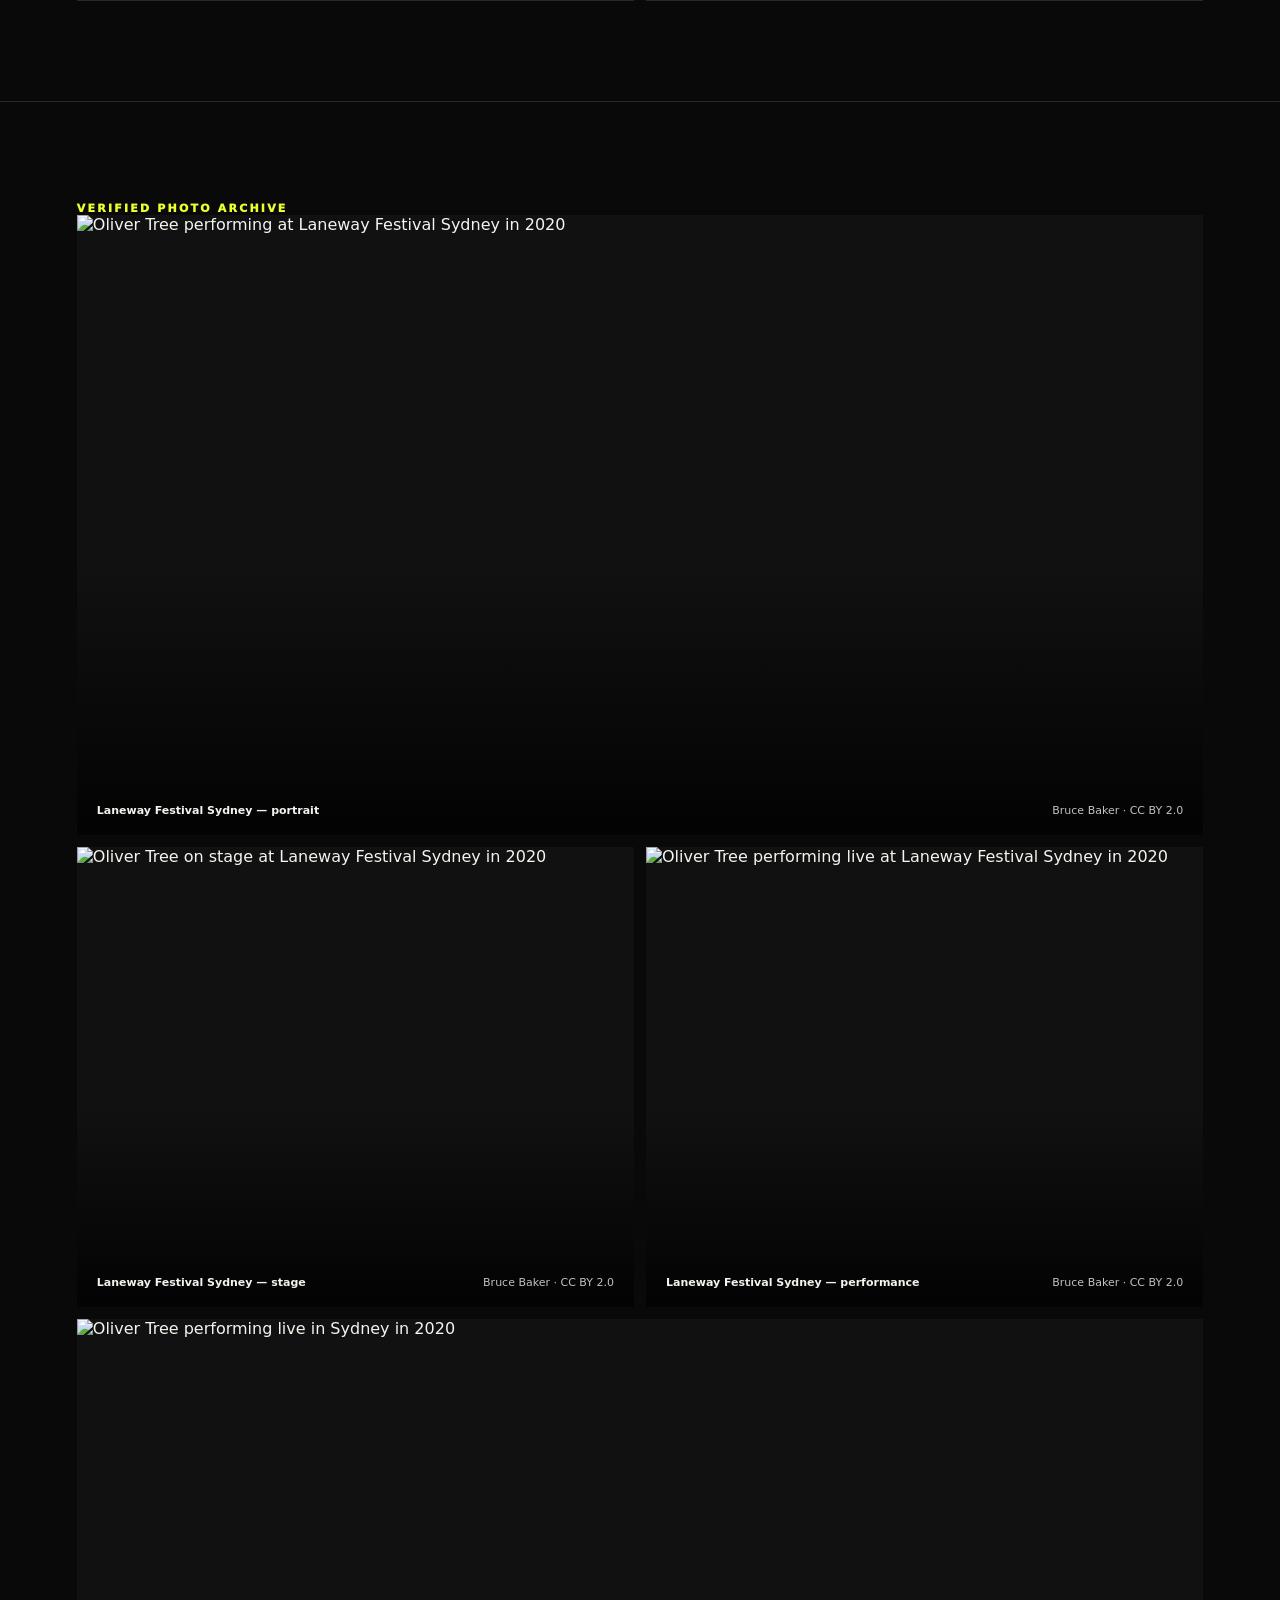
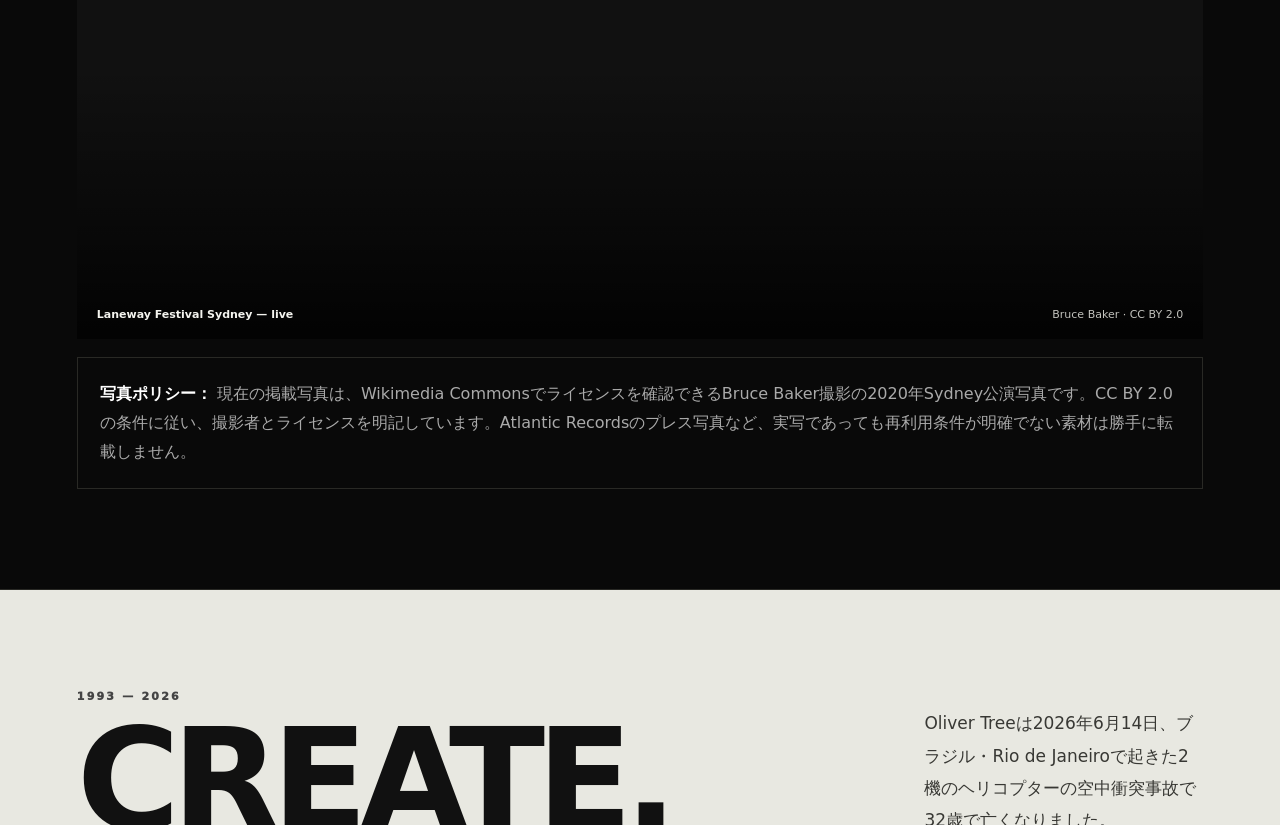
==== commit 37307624: "Remove archive intro section from Oliver Tree site" ====
--- a/index.html
+++ b/index.html
@@ -1,13 +1 @@
-<!doctype html>
-<html lang="ja">
-<head>
-  <meta charset="utf-8">
-  <meta name="viewport" content="width=device-width,initial-scale=1">
-  <title>Oliver Tree — Life Archive</title>
-  <meta name="description" content="Oliver Treeの人生と作品をたどる非公式ファンアーカイブ。">
-  <meta http-equiv="refresh" content="0;url=/oliver-tree-life.html">
-</head>
-<body style="font-family:system-ui;background:#090909;color:#fff;padding:24px">
-  <p><a style="color:#eaff2f" href="/oliver-tree-life.html">Oliver Tree — Life Archive を開く</a></p>
-</body>
-</html>
+<!doctype html><html lang="ja"><head><meta charset="utf-8"><meta name="viewport" content="width=device-width,initial-scale=1"><title>Oliver Tree — Life Archive</title></head><body style="margin:0;background:#090909"><script>fetch('/oliver-tree-life.html').then(r=>r.text()).then(html=>{html=html.replace(/<section class="section"><div class="section-label">ABOUT THIS ARCHIVE<\/div>[\s\S]*?<\/section>/,'');html=html.replace('</body>','<div id="dbStatus" hidden></div></body>');document.open();document.write(html);document.close();});</script></body></html>
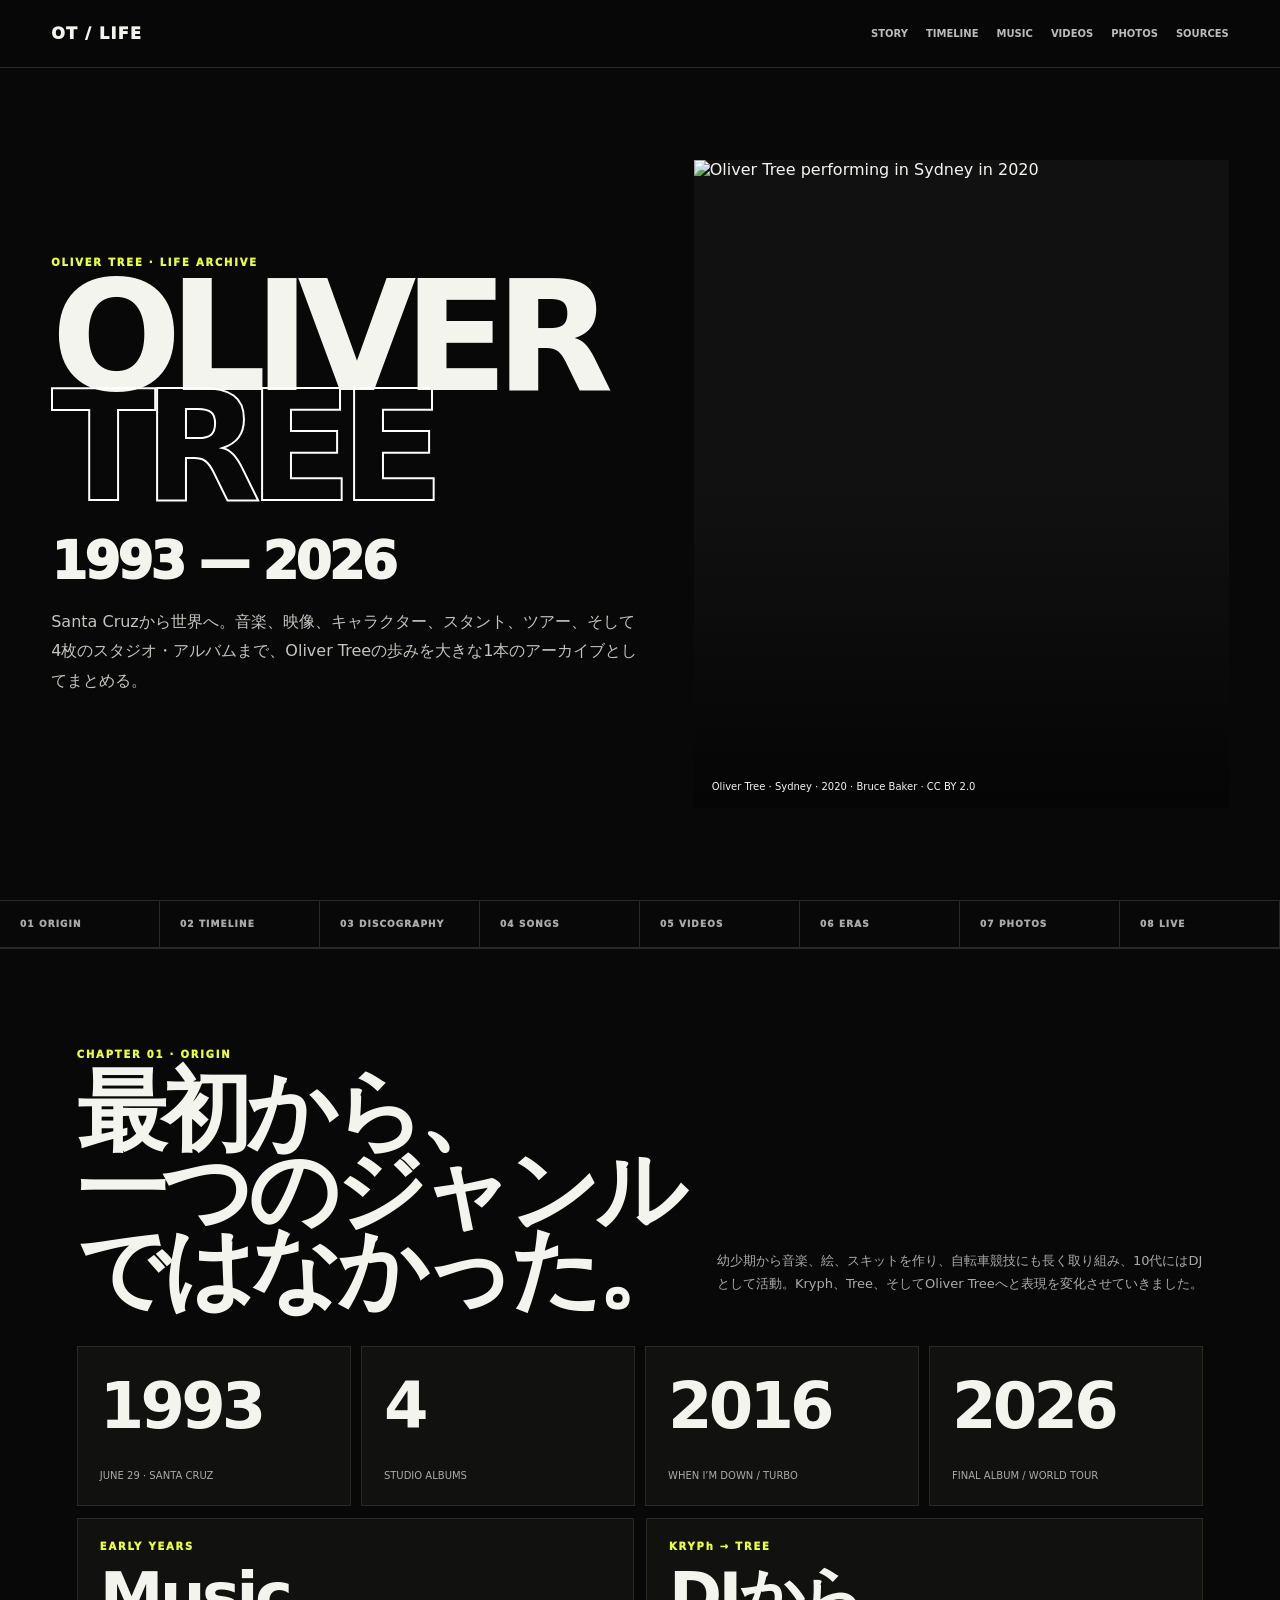
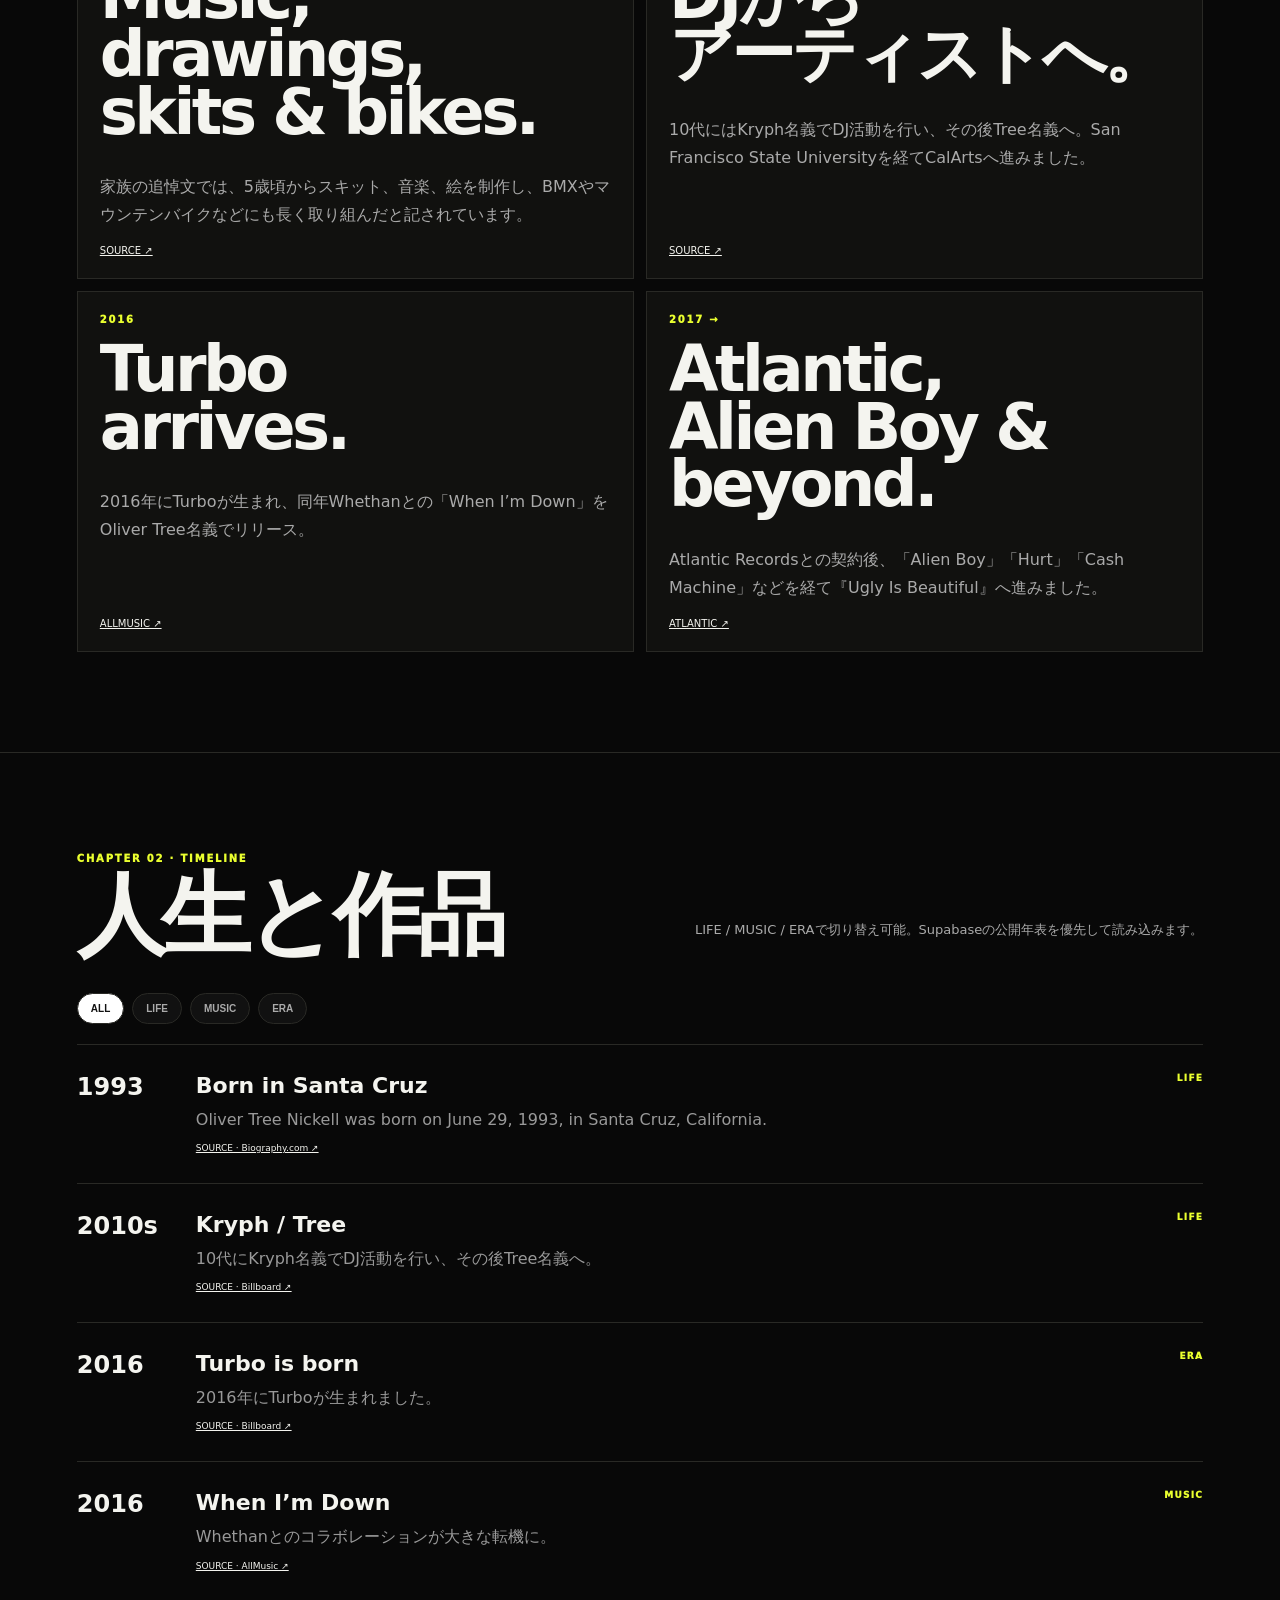
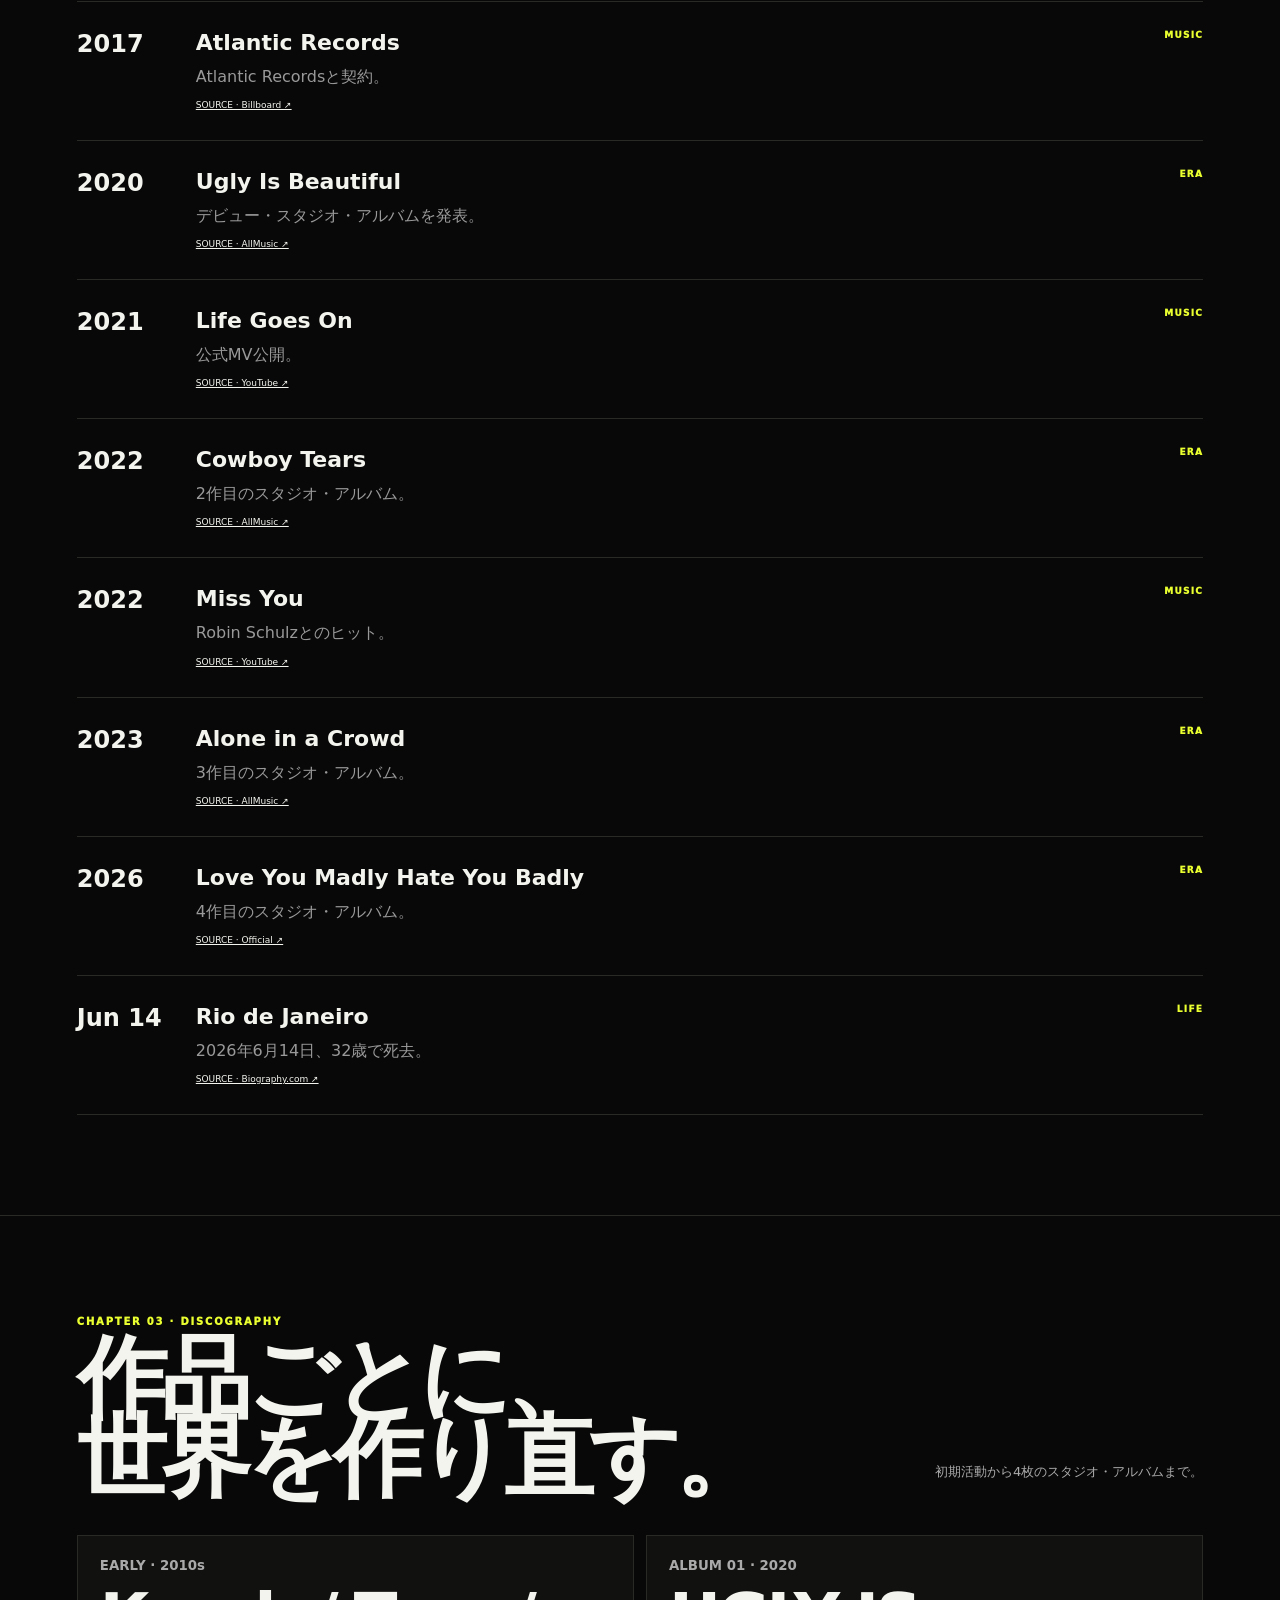
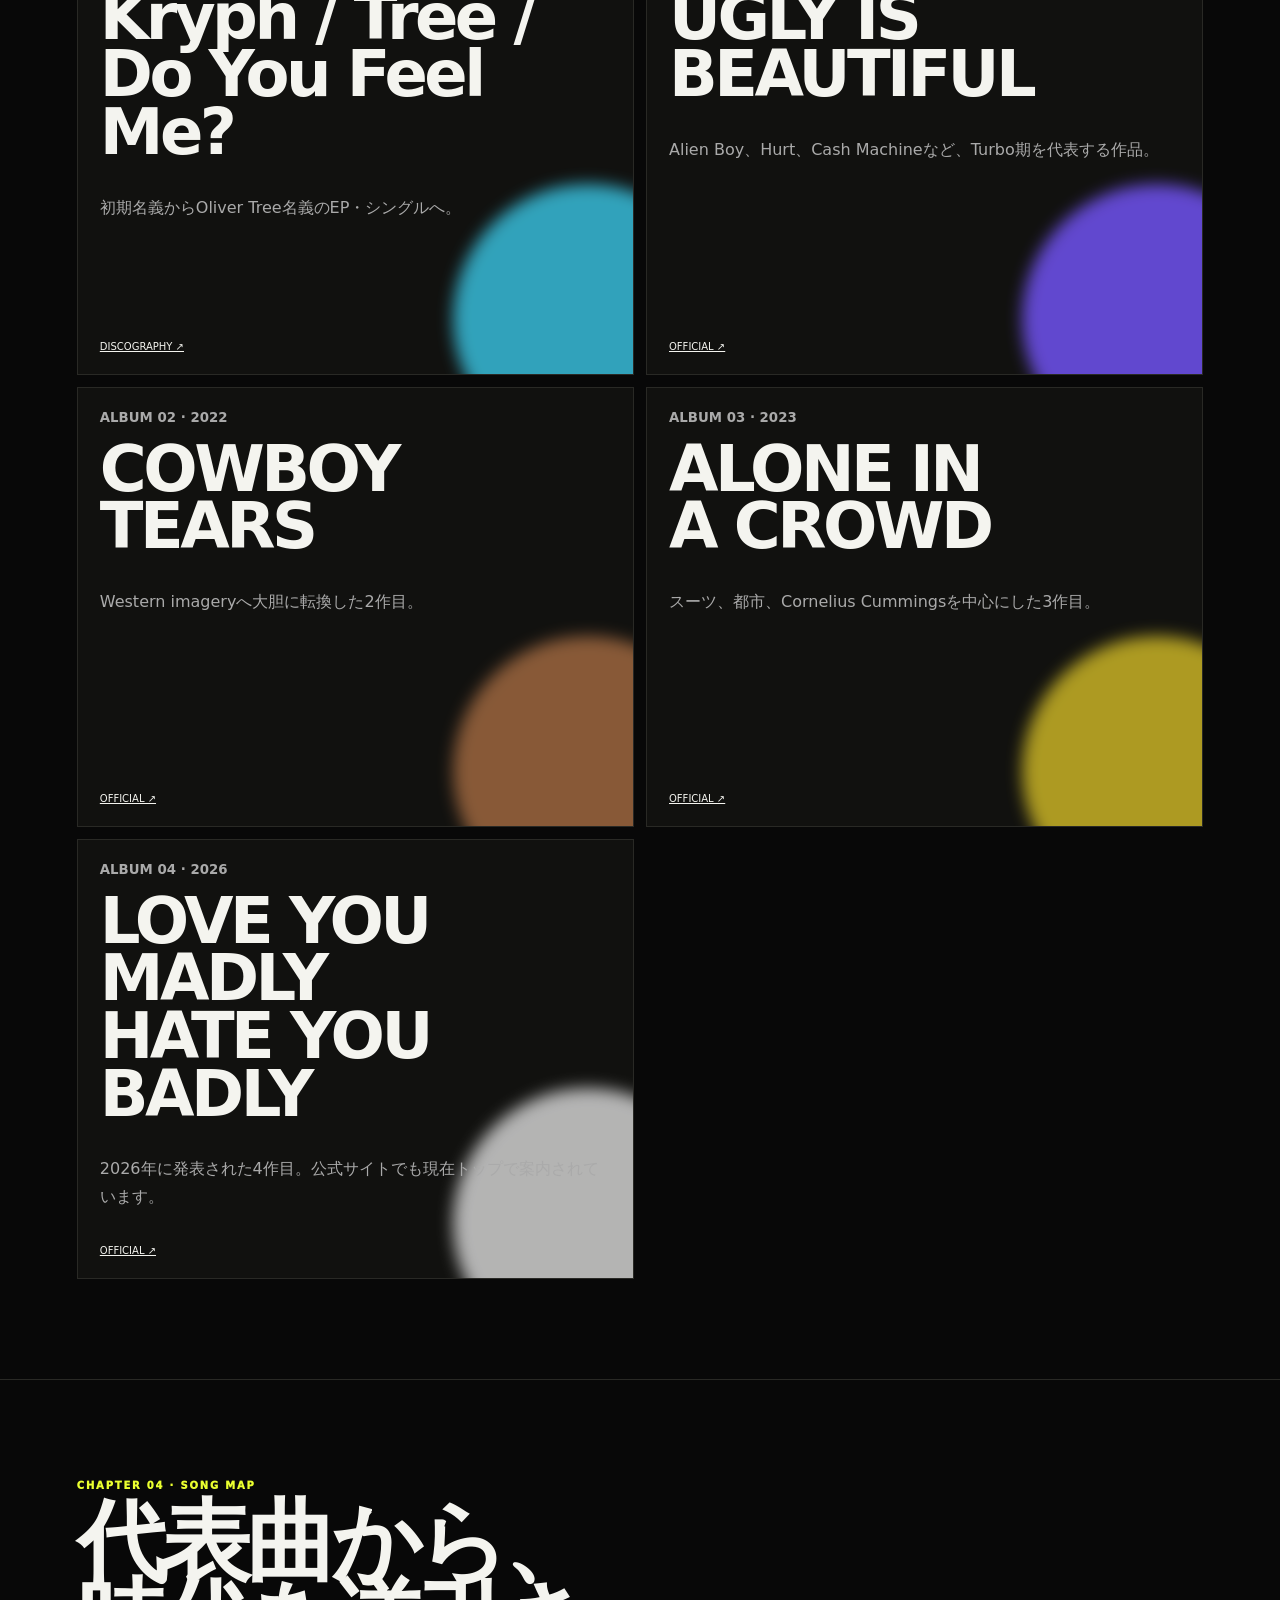
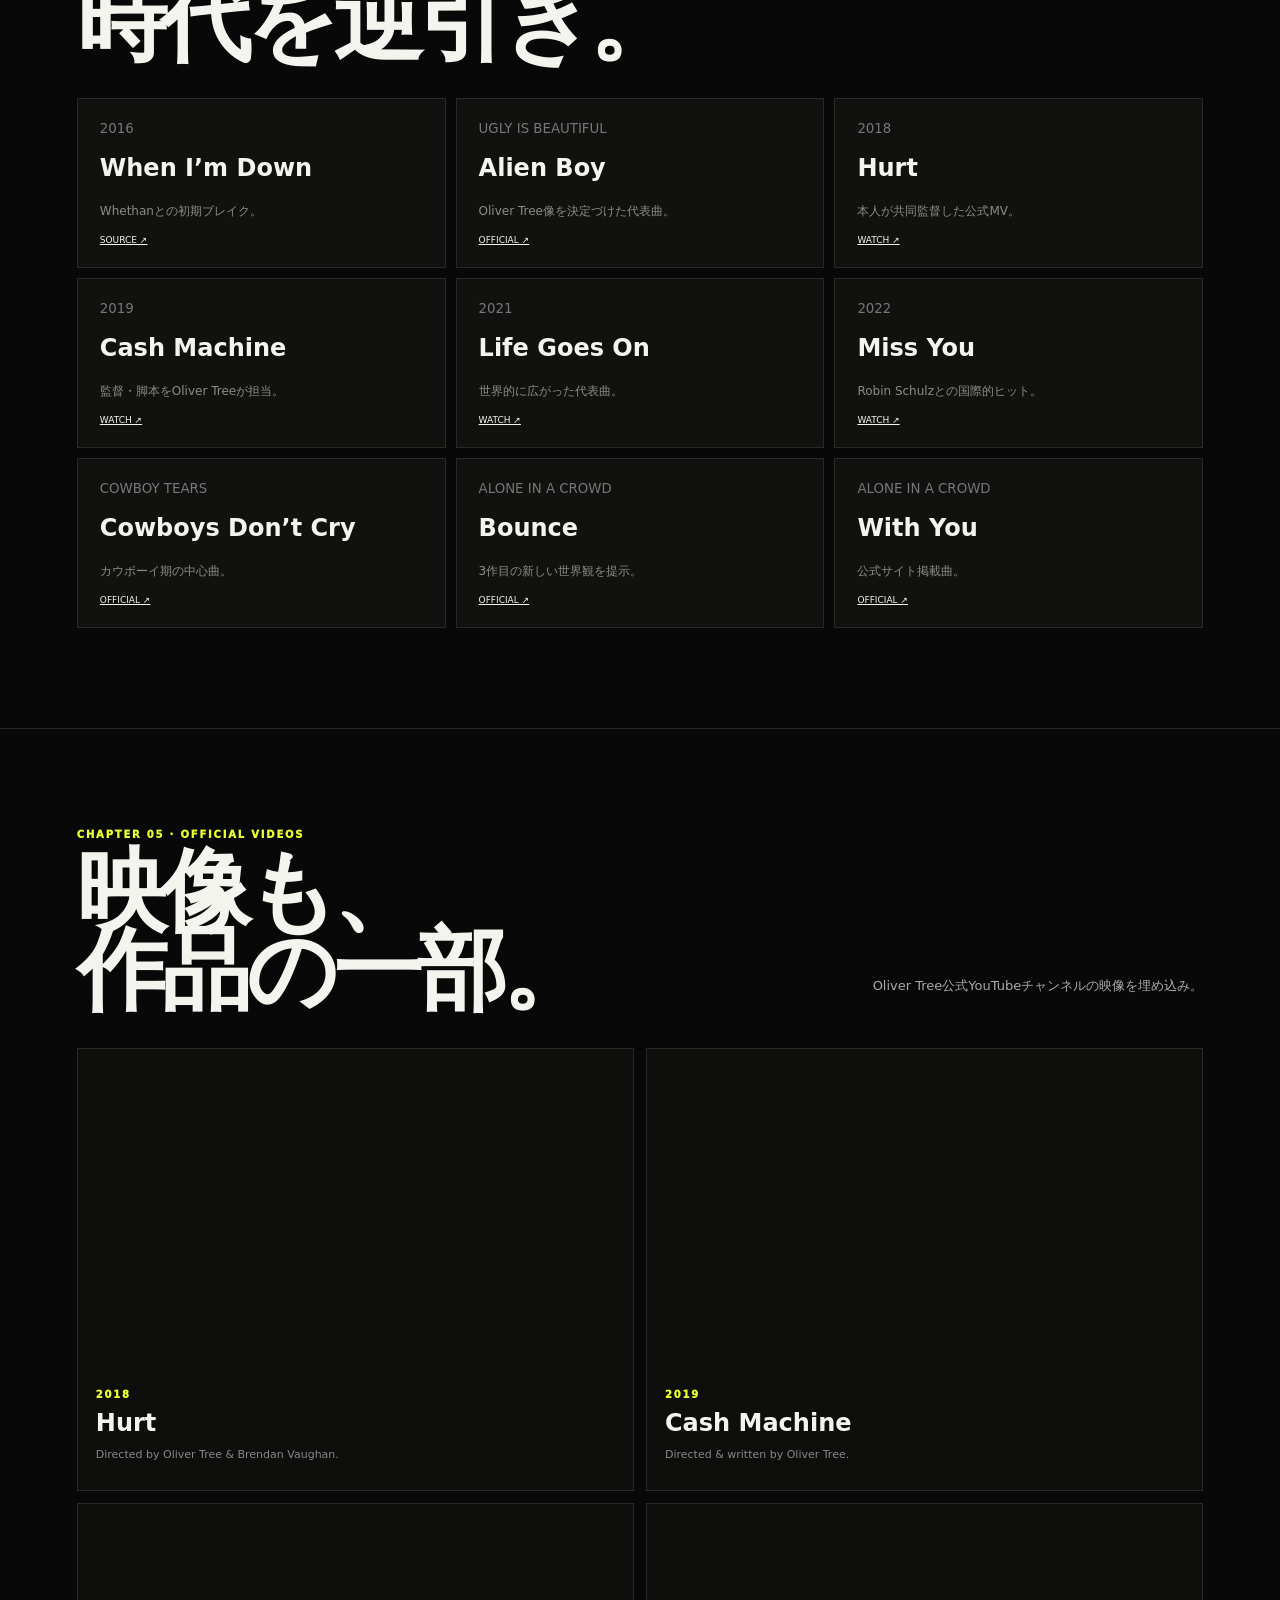
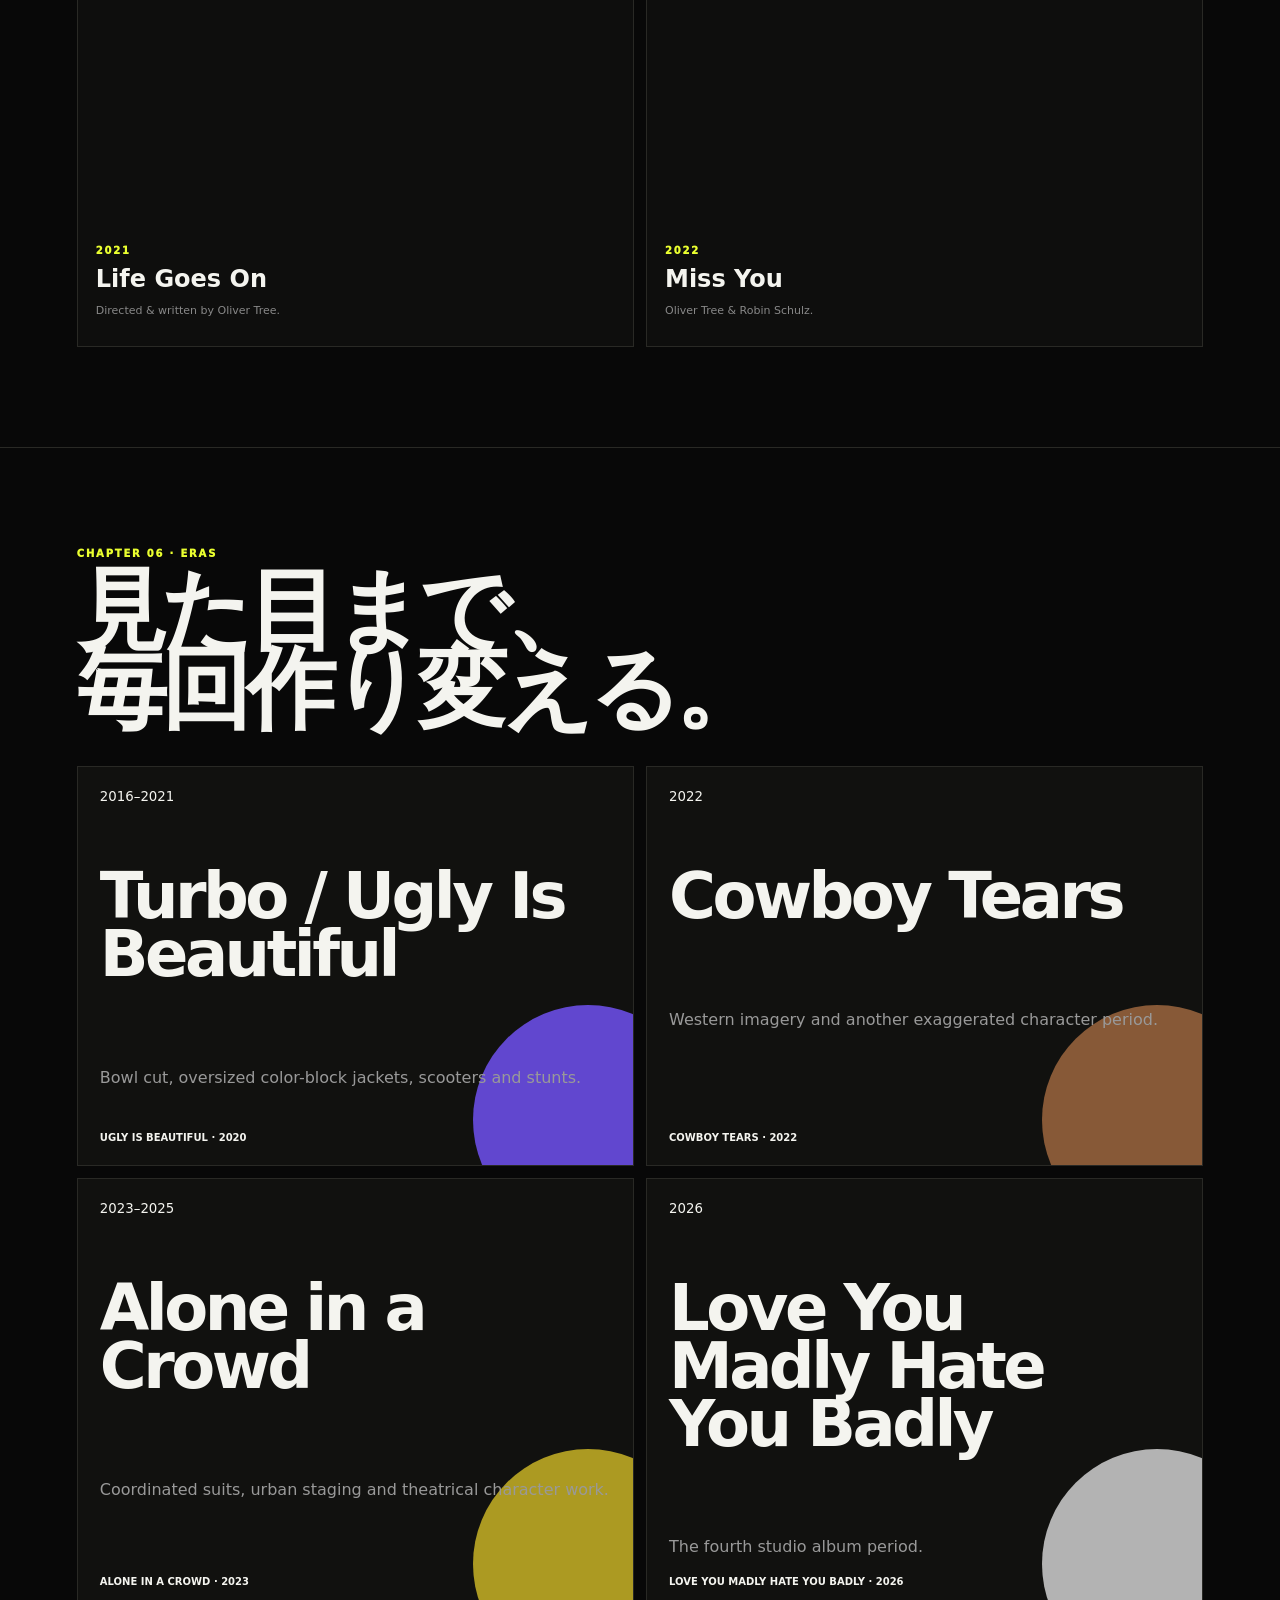
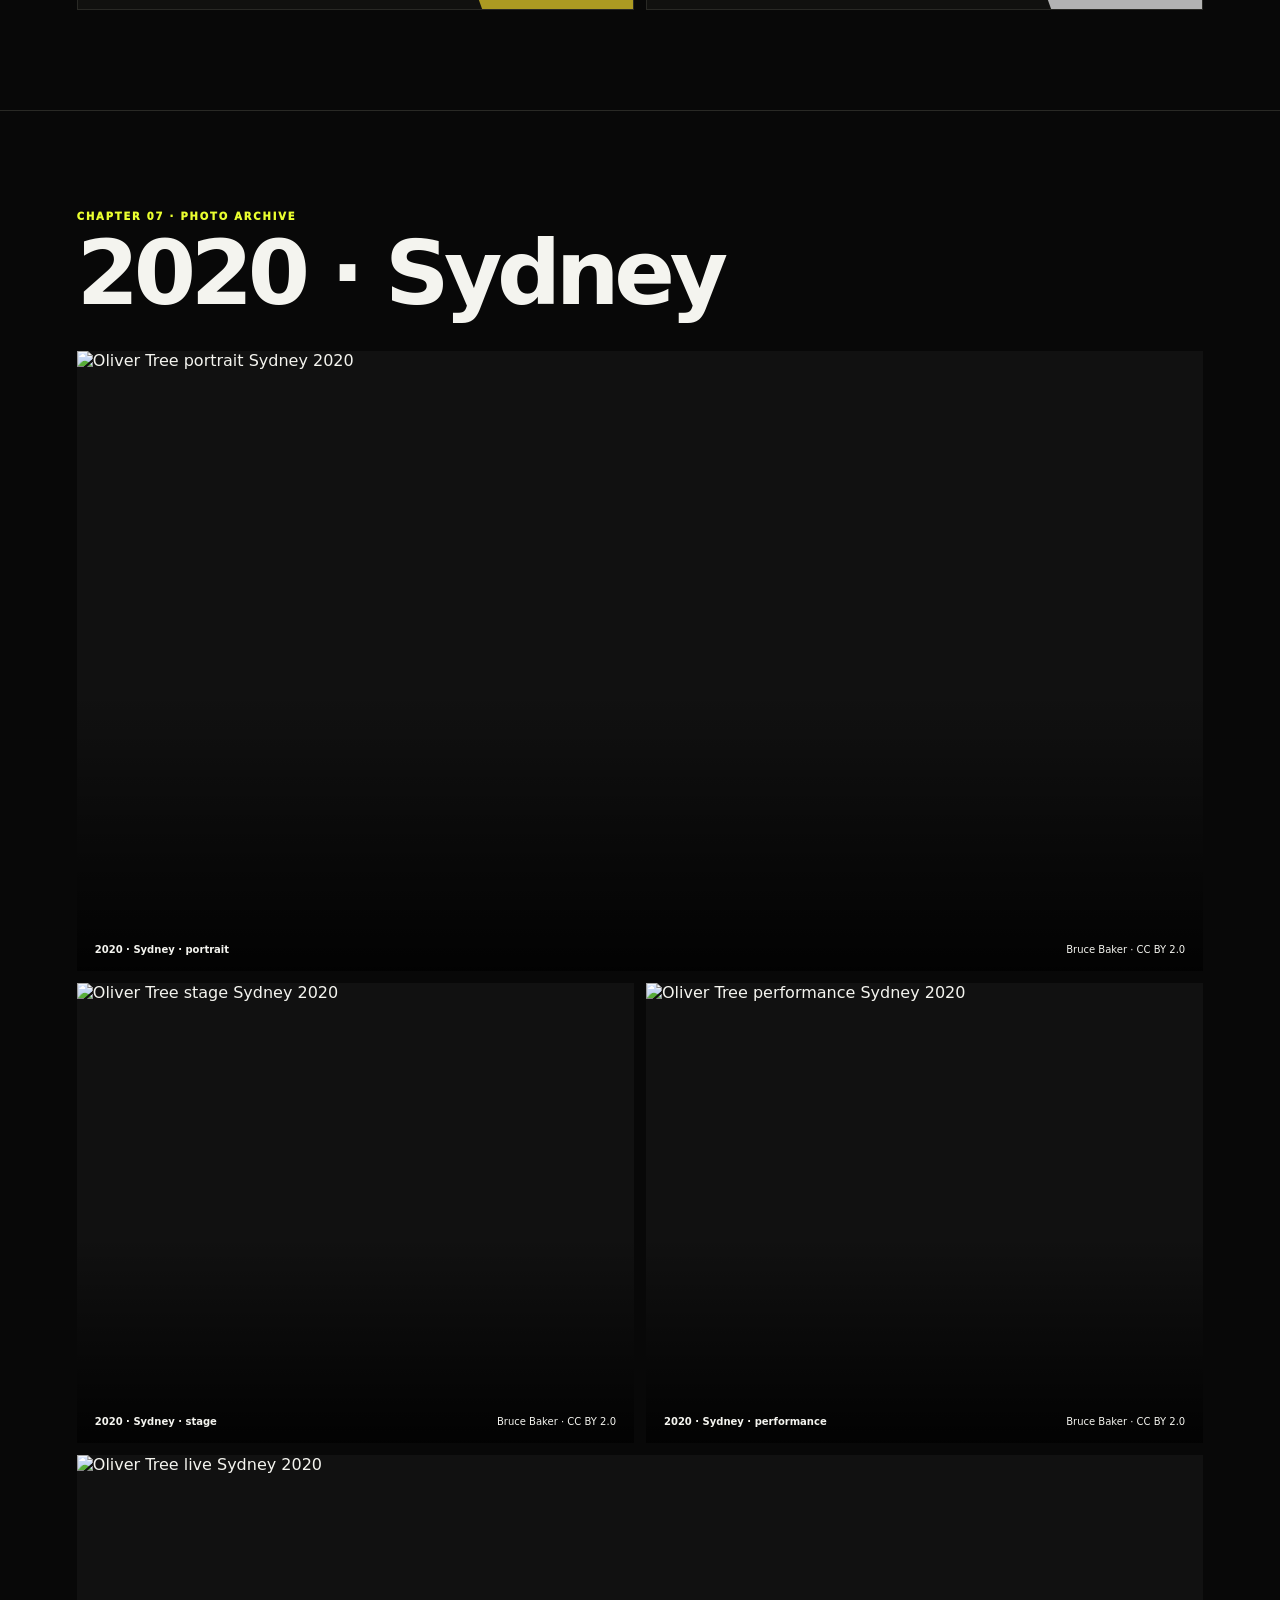
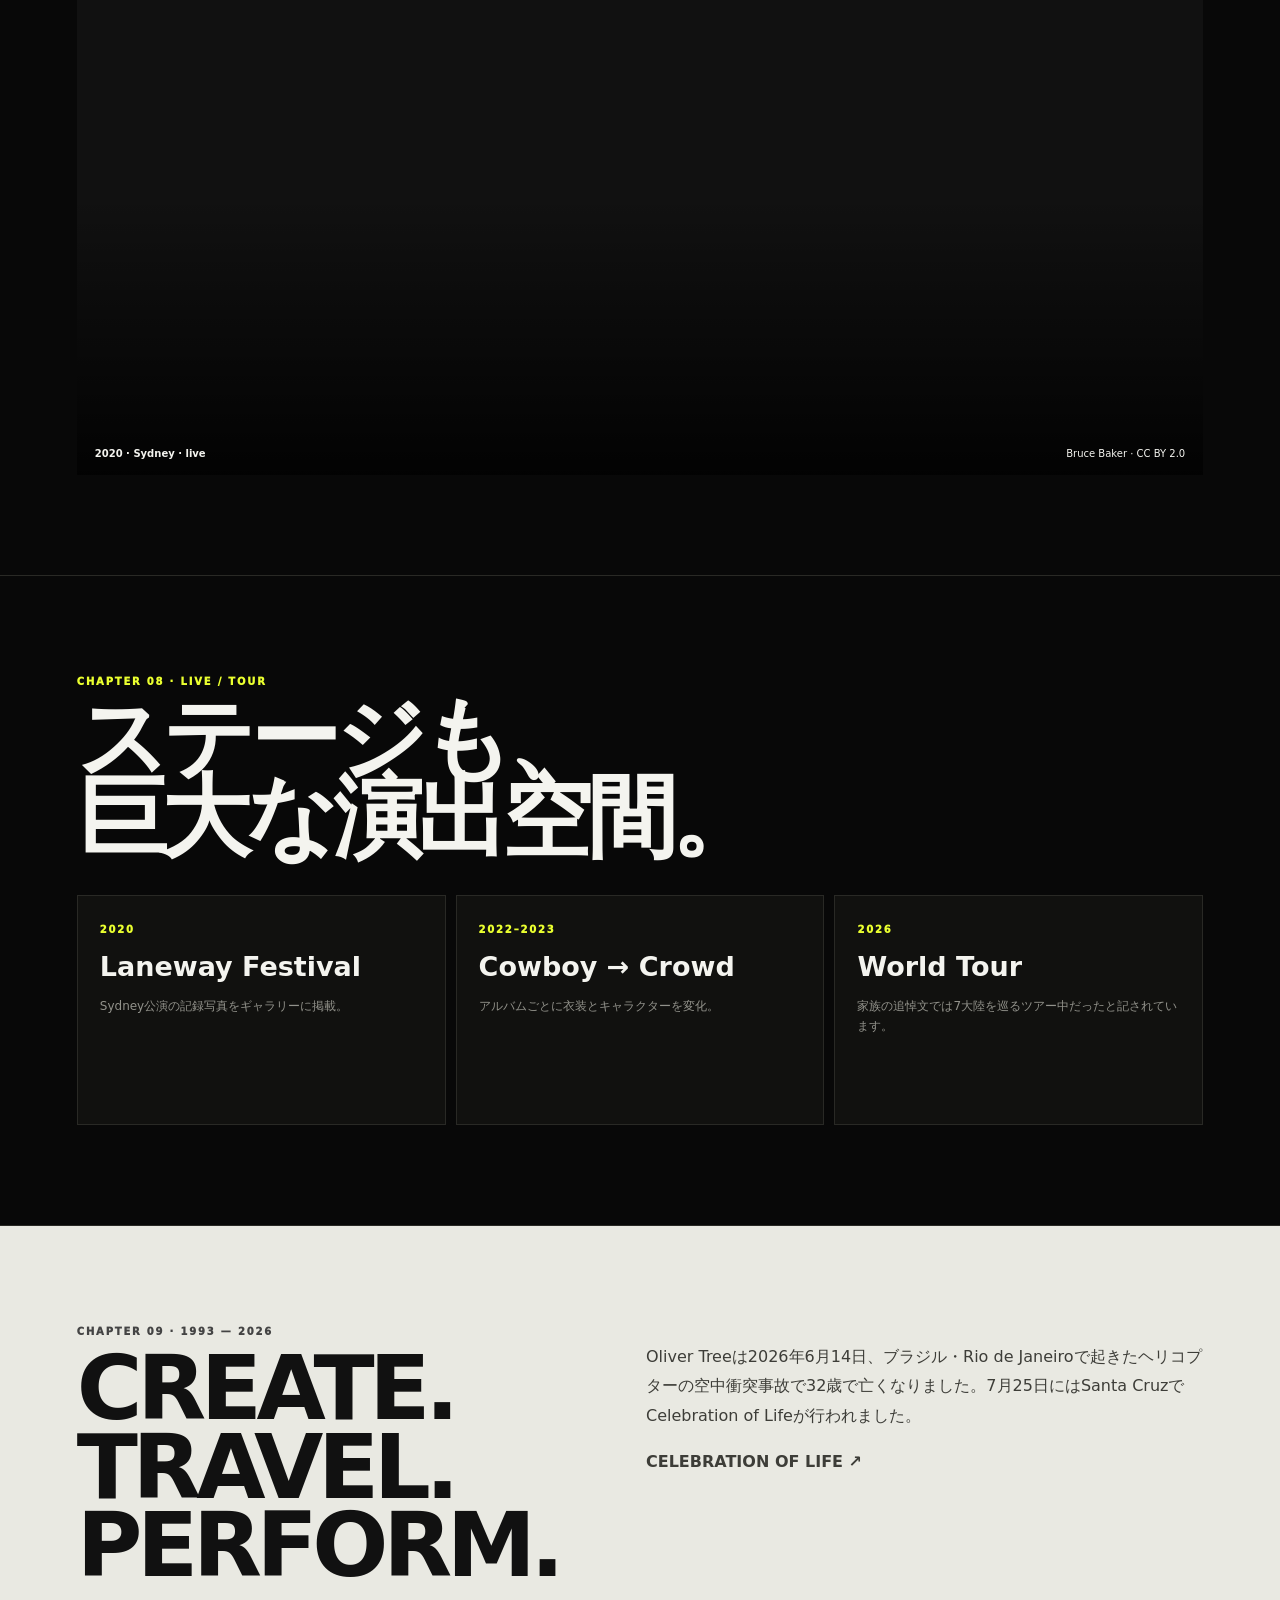
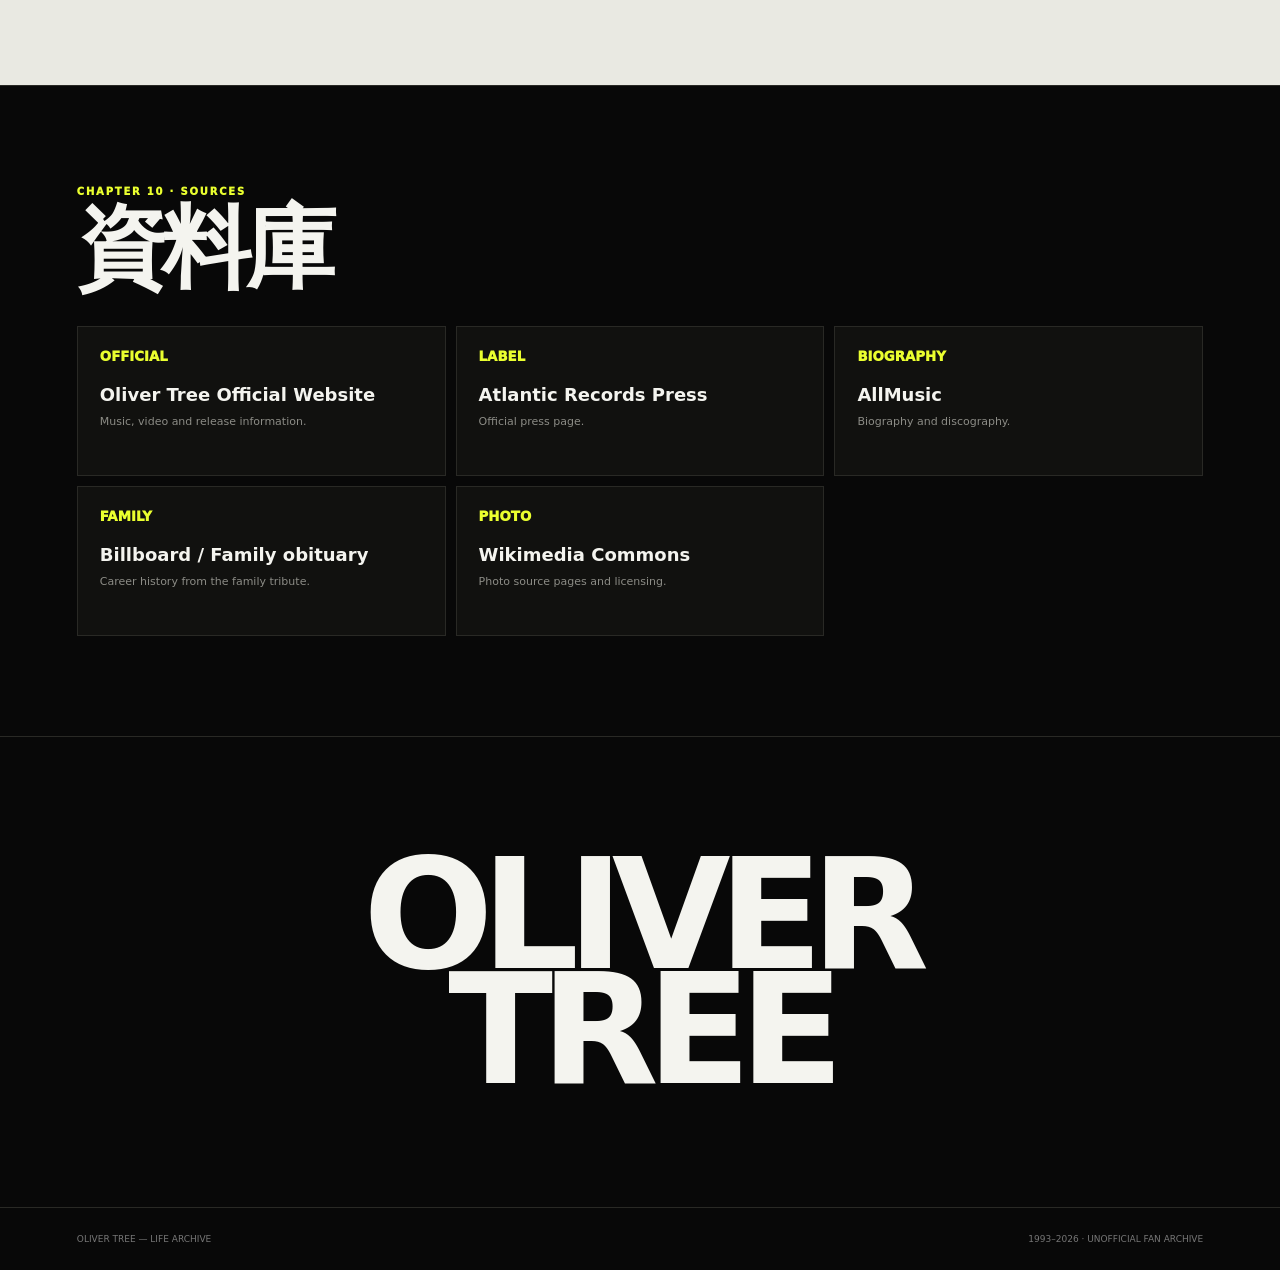
==== commit 15b28eac: "Expand Oliver Tree life archive into full multi-section site" ====
--- a/index.html
+++ b/index.html
@@ -1 +1 @@
-<!doctype html><html lang="ja"><head><meta charset="utf-8"><meta name="viewport" content="width=device-width,initial-scale=1"><title>Oliver Tree — Life Archive</title></head><body style="margin:0;background:#090909"><script>fetch('/oliver-tree-life.html').then(r=>r.text()).then(html=>{html=html.replace(/<section class="section"><div class="section-label">ABOUT THIS ARCHIVE<\/div>[\s\S]*?<\/section>/,'');html=html.replace('</body>','<div id="dbStatus" hidden></div></body>');document.open();document.write(html);document.close();});</script></body></html>+<!doctype html><html lang="ja"><head><meta charset="utf-8"><meta name="viewport" content="width=device-width,initial-scale=1,viewport-fit=cover"><meta name="theme-color" content="#080808"><title>Oliver Tree — Life Archive 1993–2026</title><meta name="description" content="Oliver Treeの人生、作品、映像、Eraを時系列でたどる非公式ファンアーカイブ。"><style>:root{--b:#080808;--p:#11110f;--t:#f4f4ef;--m:#a2a29b;--l:#292925;--g:#eaff2f;--u:#7656ff;--s:#a66c42}*{box-sizing:border-box}html{scroll-behavior:smooth}body{margin:0;background:var(--b);color:var(--t);font-family:Inter,system-ui,-apple-system,"Segoe UI",sans-serif}a{color:inherit;text-decoration:none}.nav{height:68px;padding:0 4vw;display:flex;justify-content:space-between;align-items:center;position:sticky;top:0;z-index:20;background:#080808e8;backdrop-filter:blur(16px);border-bottom:1px solid var(--l)}.logo{font-weight:1000;letter-spacing:.08em}.links{display:flex;gap:18px;font-size:10px;font-weight:900;color:#bbb}.hero{min-height:calc(100svh - 68px);padding:4vw;display:grid;grid-template-columns:1.05fr .95fr;gap:4vw;align-items:center}.ey,.lab{font-size:10px;font-weight:1000;letter-spacing:.18em;color:var(--g)}h1{font-size:clamp(82px,12vw,190px);line-height:.72;letter-spacing:-.085em;margin:14px 0 28px}h1 span{-webkit-text-stroke:2px #fff;color:transparent}.years{font-size:clamp(30px,4vw,58px);font-weight:1000;letter-spacing:-.05em}.lede{max-width:650px;color:#c4c4bd;line-height:1.85}.hero figure{margin:0;min-height:72vh;position:relative;overflow:hidden;background:#111}.hero img{position:absolute;width:100%;height:100%;object-fit:cover}.hero figure:after{content:"";position:absolute;inset:0;background:linear-gradient(0deg,#000b,transparent 50%)}figcaption{position:absolute;z-index:2;left:18px;bottom:16px;font-size:10px}.chap{display:flex;overflow:auto;border-top:1px solid var(--l);border-bottom:1px solid var(--l)}.chap a{min-width:160px;padding:18px 20px;border-right:1px solid var(--l);font-size:9px;font-weight:1000;letter-spacing:.12em;color:#aaa}.sec{padding:100px 6vw;border-top:1px solid var(--l)}.head{display:flex;justify-content:space-between;gap:35px;align-items:end;margin-bottom:38px}.sec h2{font-size:clamp(46px,7vw,96px);line-height:.88;letter-spacing:-.06em;margin:12px 0 0}.copy{max-width:620px;color:#aaa;line-height:1.8;font-size:13px}.facts{display:grid;grid-template-columns:repeat(4,1fr);gap:10px}.fact,.card,.track,.src,.live{border:1px solid var(--l);background:var(--p);padding:22px}.fact{min-height:160px;display:flex;flex-direction:column;justify-content:space-between}.fact b{font-size:clamp(34px,5vw,68px);letter-spacing:-.06em}.fact span{font-size:10px;color:#aaa;line-height:1.5}.grid2{display:grid;grid-template-columns:repeat(2,1fr);gap:12px}.story{min-height:320px;display:flex;flex-direction:column}.story h3,.album h3{font-size:clamp(34px,5vw,72px);line-height:.9;letter-spacing:-.055em;margin:16px 0}.story p,.album p{color:#aaa;line-height:1.75}.story a{margin-top:auto;font-size:10px;text-decoration:underline}.filters{display:flex;gap:8px;flex-wrap:wrap;margin-bottom:20px}.filters button{background:#111;color:#aaa;border:1px solid var(--l);border-radius:999px;padding:9px 13px;font-size:10px;font-weight:900}.filters button.on{background:white;color:#111}.tl{border-top:1px solid var(--l)}.row{display:grid;grid-template-columns:95px 1fr 120px;gap:24px;padding:28px 0;border-bottom:1px solid var(--l)}.row b{font-size:24px}.row h3{margin:0 0 8px;font-size:22px}.row p{margin:0;color:#999;line-height:1.7}.row a{display:inline-block;margin-top:10px;font-size:9px;text-decoration:underline}.tag{text-align:right;font-size:9px;font-weight:1000;color:var(--g);letter-spacing:.14em}.albums{display:grid;grid-template-columns:repeat(2,1fr);gap:12px}.album{min-height:440px;position:relative;overflow:hidden;display:flex;flex-direction:column}.album:after{content:"";position:absolute;width:270px;height:270px;border-radius:50%;right:-90px;bottom:-80px;filter:blur(8px);opacity:.8}.album:nth-child(1):after{background:#3ac7e6}.album:nth-child(2):after{background:var(--u)}.album:nth-child(3):after{background:var(--s)}.album:nth-child(4):after{background:#d4bd27}.album:nth-child(5):after{background:#ddd}.album>*{position:relative;z-index:2}.album small{color:#aaa;font-weight:900}.album a{margin-top:auto;font-size:10px;text-decoration:underline}.tracks{display:grid;grid-template-columns:repeat(3,1fr);gap:10px}.track{min-height:170px;display:flex;flex-direction:column}.track small{color:#777}.track h3{font-size:24px;margin:18px 0 8px}.track p{font-size:12px;color:#8d8d86;line-height:1.6}.track a{margin-top:auto;font-size:9px;text-decoration:underline}.videos{display:grid;grid-template-columns:repeat(2,1fr);gap:12px}.vid{border:1px solid var(--l);background:#0e0e0d}.vid iframe{width:100%;aspect-ratio:16/9;border:0}.vid div{padding:18px}.vid h3{margin:7px 0;font-size:24px}.vid p{color:#888;font-size:11px}.eras{display:grid;grid-template-columns:repeat(2,1fr);gap:12px}.era{min-height:400px;position:relative;overflow:hidden;display:flex;flex-direction:column}.era:after{content:"";position:absolute;width:230px;height:230px;border-radius:50%;right:-70px;bottom:-70px;filter:blur(8px;);opacity:.8}.era:nth-child(1):after{background:var(--u)}.era:nth-child(2):after{background:var(--s)}.era:nth-child(3):after{background:#d4bd27}.era:nth-child(4):after{background:#ddd}.era>*{position:relative;z-index:2}.era h3{font-size:clamp(38px,5vw,68px);line-height:.9;letter-spacing:-.055em}.era p{color:#999;line-height:1.7}.era strong{margin-top:auto;font-size:10px}.photos{display:grid;grid-template-columns:repeat(2,1fr);gap:12px}.ph{margin:0;min-height:460px;position:relative;overflow:hidden;background:#111}.ph:nth-child(1),.ph:nth-child(4){grid-column:span 2;min-height:620px}.ph img{position:absolute;width:100%;height:100%;object-fit:cover}.ph:after{content:"";position:absolute;inset:0;background:linear-gradient(0deg,#000d,transparent 45%)}.ph figcaption{left:18px;right:18px;display:flex;justify-content:space-between}.livegrid,.sources{display:grid;grid-template-columns:repeat(3,1fr);gap:10px}.live{min-height:230px}.live h3{font-size:27px;line-height:1;margin:16px 0}.live p{color:#92928b;line-height:1.7;font-size:12px}.mem{background:#e9e9e2;color:#111}.mem .lab{color:#444}.mem p{color:#3d3d38;line-height:1.85}.src{min-height:150px;display:flex;flex-direction:column}.src small{color:var(--g);font-weight:1000}.src b{font-size:18px;margin-top:20px}.src span{color:#8c8c86;font-size:11px;line-height:1.6;margin-top:8px}.end{text-align:center;padding:120px 6vw;border-top:1px solid var(--l)}.end h2{font-size:clamp(72px,12vw,180px);line-height:.75;letter-spacing:-.08em;margin:0}footer{padding:26px 6vw;border-top:1px solid var(--l);display:flex;justify-content:space-between;color:#777;font-size:9px}@media(max-width:900px){.links a:nth-child(n+4){display:none}.hero{grid-template-columns:1fr;padding:38px 18px 24px}.hero figure{min-height:55vh}.sec{padding:74px 20px}.head{display:block}.copy{margin-top:18px}.facts{grid-template-columns:repeat(2,1fr)}.grid2,.albums,.videos,.eras{grid-template-columns:1fr}.tracks,.livegrid,.sources{grid-template-columns:repeat(2,1fr)}.row{grid-template-columns:65px 1fr}.tag{grid-column:2;text-align:left}.photos{grid-template-columns:1fr}.ph,.ph:nth-child(1),.ph:nth-child(4){grid-column:span 1;min-height:56vh}}@media(max-width:560px){.links a:nth-child(n+2){display:none}h1{font-size:29vw}.sec{padding:62px 16px}.sec h2{font-size:13vw}.facts,.tracks,.livegrid,.sources{grid-template-columns:1fr}.row{grid-template-columns:52px 1fr}.ph figcaption{display:block}footer{flex-direction:column;gap:10px}}</style></head><body><nav class="nav"><a class="logo" href="#top">OT / LIFE</a><div class="links"><a href="#story">STORY</a><a href="#timeline">TIMELINE</a><a href="#music">MUSIC</a><a href="#videos">VIDEOS</a><a href="#photos">PHOTOS</a><a href="#sources">SOURCES</a></div></nav><header class="hero" id="top"><div><div class="ey">OLIVER TREE · LIFE ARCHIVE</div><h1>OLIVER<br><span>TREE</span></h1><div class="years">1993 — 2026</div><p class="lede">Santa Cruzから世界へ。音楽、映像、キャラクター、スタント、ツアー、そして4枚のスタジオ・アルバムまで、Oliver Treeの歩みを大きな1本のアーカイブとしてまとめる。</p></div><figure><img src="https://upload.wikimedia.org/wikipedia/commons/7/78/Oliver_Tree_%2850118171992%29.jpg" alt="Oliver Tree performing in Sydney in 2020"><figcaption>Oliver Tree · Sydney · 2020 · Bruce Baker · CC BY 2.0</figcaption></figure></header><div class="chap"><a href="#story">01 ORIGIN</a><a href="#timeline">02 TIMELINE</a><a href="#music">03 DISCOGRAPHY</a><a href="#tracks">04 SONGS</a><a href="#videos">05 VIDEOS</a><a href="#eras">06 ERAS</a><a href="#photos">07 PHOTOS</a><a href="#live">08 LIVE</a><a href="#legacy">09 2026</a><a href="#sources">10 SOURCES</a></div><main><section id="story" class="sec"><div class="head"><div><div class="lab">CHAPTER 01 · ORIGIN</div><h2>最初から、<br>一つのジャンルではなかった。</h2></div><p class="copy">幼少期から音楽、絵、スキットを作り、自転車競技にも長く取り組み、10代にはDJとして活動。Kryph、Tree、そしてOliver Treeへと表現を変化させていきました。</p></div><div class="facts"><div class="fact"><b>1993</b><span>JUNE 29 · SANTA CRUZ</span></div><div class="fact"><b>4</b><span>STUDIO ALBUMS</span></div><div class="fact"><b>2016</b><span>WHEN I’M DOWN / TURBO</span></div><div class="fact"><b>2026</b><span>FINAL ALBUM / WORLD TOUR</span></div></div><div class="grid2" style="margin-top:12px"><article class="card story"><small class="lab">EARLY YEARS</small><h3>Music, drawings,<br>skits & bikes.</h3><p>家族の追悼文では、5歳頃からスキット、音楽、絵を制作し、BMXやマウンテンバイクなどにも長く取り組んだと記されています。</p><a href="https://ca.billboard.com/music/music-news/oliver-tree-memorial-service-livestream-how-to-watch-1236282524/" target="_blank">SOURCE ↗</a></article><article class="card story"><small class="lab">KRYPh → TREE</small><h3>DJから<br>アーティストへ。</h3><p>10代にはKryph名義でDJ活動を行い、その後Tree名義へ。San Francisco State Universityを経てCalArtsへ進みました。</p><a href="https://ca.billboard.com/music/music-news/oliver-tree-memorial-service-livestream-how-to-watch-1236282524/" target="_blank">SOURCE ↗</a></article><article class="card story"><small class="lab">2016</small><h3>Turbo<br>arrives.</h3><p>2016年にTurboが生まれ、同年Whethanとの「When I’m Down」をOliver Tree名義でリリース。</p><a href="https://www.allmusic.com/artist/oliver-tree-mn0003629947" target="_blank">ALLMUSIC ↗</a></article><article class="card story"><small class="lab">2017 →</small><h3>Atlantic,<br>Alien Boy & beyond.</h3><p>Atlantic Recordsとの契約後、「Alien Boy」「Hurt」「Cash Machine」などを経て『Ugly Is Beautiful』へ進みました。</p><a href="https://press.atlanticrecords.com/oliver-tree" target="_blank">ATLANTIC ↗</a></article></div></section><section id="timeline" class="sec"><div class="head"><div><div class="lab">CHAPTER 02 · TIMELINE</div><h2>人生と作品</h2></div><p class="copy">LIFE / MUSIC / ERAで切り替え可能。Supabaseの公開年表を優先して読み込みます。</p></div><div class="filters"><button class="on" data-f="all">ALL</button><button data-f="life">LIFE</button><button data-f="music">MUSIC</button><button data-f="era">ERA</button></div><div id="tl" class="tl"></div></section><section id="music" class="sec"><div class="head"><div><div class="lab">CHAPTER 03 · DISCOGRAPHY</div><h2>作品ごとに、<br>世界を作り直す。</h2></div><p class="copy">初期活動から4枚のスタジオ・アルバムまで。</p></div><div class="albums"><article class="card album"><small>EARLY · 2010s</small><h3>Kryph / Tree /<br>Do You Feel Me?</h3><p>初期名義からOliver Tree名義のEP・シングルへ。</p><a href="https://www.allmusic.com/artist/oliver-tree-mn0003629947" target="_blank">DISCOGRAPHY ↗</a></article><article class="card album"><small>ALBUM 01 · 2020</small><h3>UGLY IS<br>BEAUTIFUL</h3><p>Alien Boy、Hurt、Cash Machineなど、Turbo期を代表する作品。</p><a href="https://store.olivertreemusic.com/collections/music" target="_blank">OFFICIAL ↗</a></article><article class="card album"><small>ALBUM 02 · 2022</small><h3>COWBOY<br>TEARS</h3><p>Western imageryへ大胆に転換した2作目。</p><a href="https://store.olivertreemusic.com/en-int/products/cowboy-tears-digital-album" target="_blank">OFFICIAL ↗</a></article><article class="card album"><small>ALBUM 03 · 2023</small><h3>ALONE IN<br>A CROWD</h3><p>スーツ、都市、Cornelius Cummingsを中心にした3作目。</p><a href="https://store.olivertreemusic.com/en-int/collections/music" target="_blank">OFFICIAL ↗</a></article><article class="card album"><small>ALBUM 04 · 2026</small><h3>LOVE YOU MADLY<br>HATE YOU BADLY</h3><p>2026年に発表された4作目。公式サイトでも現在トップで案内されています。</p><a href="https://www.olivertreemusic.com/" target="_blank">OFFICIAL ↗</a></article></div></section><section id="tracks" class="sec"><div class="head"><div><div class="lab">CHAPTER 04 · SONG MAP</div><h2>代表曲から、<br>時代を逆引き。</h2></div></div><div class="tracks"><article class="track"><small>2016</small><h3>When I’m Down</h3><p>Whethanとの初期ブレイク。</p><a href="https://www.allmusic.com/artist/oliver-tree-mn0003629947" target="_blank">SOURCE ↗</a></article><article class="track"><small>UGLY IS BEAUTIFUL</small><h3>Alien Boy</h3><p>Oliver Tree像を決定づけた代表曲。</p><a href="https://www.olivertreemusic.com/" target="_blank">OFFICIAL ↗</a></article><article class="track"><small>2018</small><h3>Hurt</h3><p>本人が共同監督した公式MV。</p><a href="https://www.youtube.com/watch?v=NqpnbSFprB4" target="_blank">WATCH ↗</a></article><article class="track"><small>2019</small><h3>Cash Machine</h3><p>監督・脚本をOliver Treeが担当。</p><a href="https://www.youtube.com/watch?v=U1vGosMScjM" target="_blank">WATCH ↗</a></article><article class="track"><small>2021</small><h3>Life Goes On</h3><p>世界的に広がった代表曲。</p><a href="https://www.youtube.com/watch?v=8F2s8ivKXNY" target="_blank">WATCH ↗</a></article><article class="track"><small>2022</small><h3>Miss You</h3><p>Robin Schulzとの国際的ヒット。</p><a href="https://www.youtube.com/watch?v=BX0lKSa_PTk" target="_blank">WATCH ↗</a></article><article class="track"><small>COWBOY TEARS</small><h3>Cowboys Don’t Cry</h3><p>カウボーイ期の中心曲。</p><a href="https://www.olivertreemusic.com/" target="_blank">OFFICIAL ↗</a></article><article class="track"><small>ALONE IN A CROWD</small><h3>Bounce</h3><p>3作目の新しい世界観を提示。</p><a href="https://www.olivertreemusic.com/" target="_blank">OFFICIAL ↗</a></article><article class="track"><small>ALONE IN A CROWD</small><h3>With You</h3><p>公式サイト掲載曲。</p><a href="https://www.olivertreemusic.com/" target="_blank">OFFICIAL ↗</a></article></div></section><section id="videos" class="sec"><div class="head"><div><div class="lab">CHAPTER 05 · OFFICIAL VIDEOS</div><h2>映像も、<br>作品の一部。</h2></div><p class="copy">Oliver Tree公式YouTubeチャンネルの映像を埋め込み。</p></div><div class="videos"><article class="vid"><iframe src="https://www.youtube.com/embed/NqpnbSFprB4" title="Hurt" loading="lazy" allowfullscreen></iframe><div><small class="lab">2018</small><h3>Hurt</h3><p>Directed by Oliver Tree & Brendan Vaughan.</p></div></article><article class="vid"><iframe src="https://www.youtube.com/embed/U1vGosMScjM" title="Cash Machine" loading="lazy" allowfullscreen></iframe><div><small class="lab">2019</small><h3>Cash Machine</h3><p>Directed & written by Oliver Tree.</p></div></article><article class="vid"><iframe src="https://www.youtube.com/embed/8F2s8ivKXNY" title="Life Goes On" loading="lazy" allowfullscreen></iframe><div><small class="lab">2021</small><h3>Life Goes On</h3><p>Directed & written by Oliver Tree.</p></div></article><article class="vid"><iframe src="https://www.youtube.com/embed/BX0lKSa_PTk" title="Miss You" loading="lazy" allowfullscreen></iframe><div><small class="lab">2022</small><h3>Miss You</h3><p>Oliver Tree & Robin Schulz.</p></div></article></div></section><section id="eras" class="sec"><div class="head"><div><div class="lab">CHAPTER 06 · ERAS</div><h2>見た目まで、<br>毎回作り変える。</h2></div></div><div id="erasGrid" class="eras"></div></section><section id="photos" class="sec"><div class="head"><div><div class="lab">CHAPTER 07 · PHOTO ARCHIVE</div><h2>2020 · Sydney</h2></div></div><div id="photosGrid" class="photos"></div></section><section id="live" class="sec"><div class="head"><div><div class="lab">CHAPTER 08 · LIVE / TOUR</div><h2>ステージも、<br>巨大な演出空間。</h2></div></div><div class="livegrid"><article class="live"><small class="lab">2020</small><h3>Laneway Festival</h3><p>Sydney公演の記録写真をギャラリーに掲載。</p></article><article class="live"><small class="lab">2022–2023</small><h3>Cowboy → Crowd</h3><p>アルバムごとに衣装とキャラクターを変化。</p></article><article class="live"><small class="lab">2026</small><h3>World Tour</h3><p>家族の追悼文では7大陸を巡るツアー中だったと記されています。</p></article></div></section><section id="legacy" class="sec mem"><div class="grid2"><div><div class="lab">CHAPTER 09 · 1993 — 2026</div><h2>CREATE.<br>TRAVEL.<br>PERFORM.</h2></div><div><p>Oliver Treeは2026年6月14日、ブラジル・Rio de Janeiroで起きたヘリコプターの空中衝突事故で32歳で亡くなりました。7月25日にはSanta CruzでCelebration of Lifeが行われました。</p><p><a href="https://www.youtube.com/watch?v=917OIkfhMkI" target="_blank"><b>CELEBRATION OF LIFE ↗</b></a></p></div></div></section><section id="sources" class="sec"><div class="head"><div><div class="lab">CHAPTER 10 · SOURCES</div><h2>資料庫</h2></div></div><div id="sourcesGrid" class="sources"></div></section><section class="end"><h2>OLIVER<br>TREE</h2></section></main><footer><div>OLIVER TREE — LIFE ARCHIVE</div><div>1993–2026 · UNOFFICIAL FAN ARCHIVE</div></footer><script>const U='https://ajpqgsqtjxpxubprjxjz.supabase.co',K='sb_publishable_F1roqOOk5xIxW48cJWzC5A_rXL8MIY_',esc=s=>String(s||'').replace(/[&<>"']/g,m=>({'&':'&amp;','<':'&lt;','>':'&gt;','"':'&quot;',"'":'&#39;'}[m]));let TL=[['1993','life','Born in Santa Cruz','Oliver Tree Nickell was born on June 29, 1993, in Santa Cruz, California.','Biography.com','https://www.biography.com/musicians/a71590274/oliver-tree-helicopter-crash/'],['2010s','life','Kryph / Tree','10代にKryph名義でDJ活動を行い、その後Tree名義へ。','Billboard','https://ca.billboard.com/music/music-news/oliver-tree-memorial-service-livestream-how-to-watch-1236282524/'],['2016','era','Turbo is born','2016年にTurboが生まれました。','Billboard','https://ca.billboard.com/music/music-news/oliver-tree-memorial-service-livestream-how-to-watch-1236282524/'],['2016','music','When I’m Down','Whethanとのコラボレーションが大きな転機に。','AllMusic','https://www.allmusic.com/artist/oliver-tree-mn0003629947'],['2017','music','Atlantic Records','Atlantic Recordsと契約。','Billboard','https://ca.billboard.com/music/music-news/oliver-tree-memorial-service-livestream-how-to-watch-1236282524/'],['2020','era','Ugly Is Beautiful','デビュー・スタジオ・アルバムを発表。','AllMusic','https://www.allmusic.com/artist/oliver-tree-mn0003629947'],['2021','music','Life Goes On','公式MV公開。','YouTube','https://www.youtube.com/watch?v=8F2s8ivKXNY'],['2022','era','Cowboy Tears','2作目のスタジオ・アルバム。','AllMusic','https://www.allmusic.com/artist/oliver-tree-mn0003629947'],['2022','music','Miss You','Robin Schulzとのヒット。','YouTube','https://www.youtube.com/watch?v=BX0lKSa_PTk'],['2023','era','Alone in a Crowd','3作目のスタジオ・アルバム。','AllMusic','https://www.allmusic.com/artist/oliver-tree-mn0003629947'],['2026','era','Love You Madly Hate You Badly','4作目のスタジオ・アルバム。','Official','https://www.olivertreemusic.com/'],['Jun 14','life','Rio de Janeiro','2026年6月14日、32歳で死去。','Biography.com','https://www.biography.com/musicians/a71590274/oliver-tree-helicopter-crash/']];const ER=[['2016–2021','Turbo / Ugly Is Beautiful','Bowl cut, oversized color-block jackets, scooters and stunts.','UGLY IS BEAUTIFUL · 2020'],['2022','Cowboy Tears','Western imagery and another exaggerated character period.','COWBOY TEARS · 2022'],['2023–2025','Alone in a Crowd','Coordinated suits, urban staging and theatrical character work.','ALONE IN A CROWD · 2023'],['2026','Love You Madly Hate You Badly','The fourth studio album period.','LOVE YOU MADLY HATE YOU BADLY · 2026']];const PH=[['portrait','https://upload.wikimedia.org/wikipedia/commons/7/78/Oliver_Tree_%2850118171992%29.jpg','Bruce Baker'],['stage','https://upload.wikimedia.org/wikipedia/commons/9/9a/Oliver_Tree_%2850118164757%29.jpg','Bruce Baker'],['performance','https://upload.wikimedia.org/wikipedia/commons/4/4a/Oliver_Tree_%2850118172177%29.jpg','Bruce Baker'],['live','https://upload.wikimedia.org/wikipedia/commons/e/ee/Oliver_Tree_%2850118163987%29.jpg','Bruce Baker']];const SO=[['OFFICIAL','Oliver Tree Official Website','https://www.olivertreemusic.com/','Music, video and release information.'],['LABEL','Atlantic Records Press','https://press.atlanticrecords.com/oliver-tree','Official press page.'],['BIOGRAPHY','AllMusic','https://www.allmusic.com/artist/oliver-tree-mn0003629947','Biography and discography.'],['FAMILY','Billboard / Family obituary','https://ca.billboard.com/music/music-news/oliver-tree-memorial-service-livestream-how-to-watch-1236282524/','Career history from the family tribute.'],['PHOTO','Wikimedia Commons','https://commons.wikimedia.org/wiki/Category:Oliver_Tree','Photo source pages and licensing.']];function rt(f='all'){tl.innerHTML=TL.filter(x=>f==='all'||x[1]===f).map(x=>`<article class="row"><b>${esc(x[0])}</b><div><h3>${esc(x[2])}</h3><p>${esc(x[3])}</p><a target="_blank" href="${x[5]}">SOURCE · ${esc(x[4])} ↗</a></div><div class="tag">${x[1].toUpperCase()}</div></article>`).join('')}function re(){erasGrid.innerHTML=ER.map(x=>`<article class="card era"><small>${x[0]}</small><h3>${x[1]}</h3><p>${x[2]}</p><strong>${x[3]}</strong></article>`).join('')}function rp(){photosGrid.innerHTML=PH.map(x=>`<figure class="ph"><img loading="lazy" src="${x[1]}" alt="Oliver Tree ${x[0]} Sydney 2020"><figcaption><b>2020 · Sydney · ${x[0]}</b><span>${x[2]} · CC BY 2.0</span></figcaption></figure>`).join('')}function rs(){sourcesGrid.innerHTML=SO.map(x=>`<a class="src" href="${x[2]}" target="_blank"><small>${x[0]}</small><b>${x[1]}</b><span>${x[3]}</span></a>`).join('')}document.querySelectorAll('.filters button').forEach(b=>b.onclick=()=>{document.querySelectorAll('.filters button').forEach(x=>x.classList.remove('on'));b.classList.add('on');rt(b.dataset.f)});rt();re();rp();rs();fetch(`${U}/rest/v1/ot_timeline?select=*&is_published=eq.true&order=display_order.asc`,{headers:{apikey:K}}).then(r=>r.ok?r.json():Promise.reject()).then(d=>{if(d.length){TL=d.map(x=>[x.year_label,x.category,x.title,x.description,x.source_label,x.source_url]);rt()}}).catch(()=>{});</script></body></html>
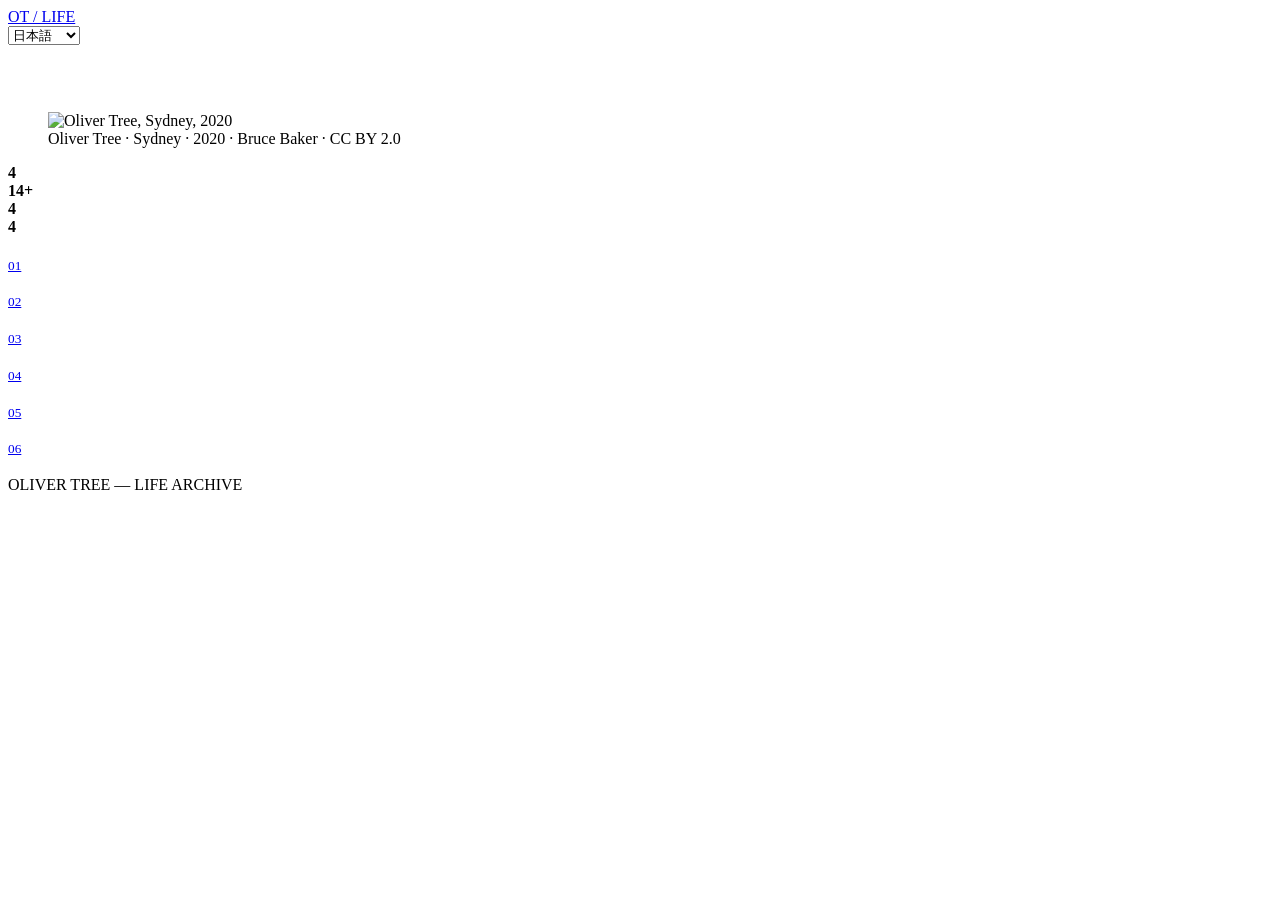
==== commit cdaee802: "Replace home with multilingual community edition" ====
--- a/index.html
+++ b/index.html
@@ -1 +1,17 @@
-<!doctype html><html lang="ja"><head><meta charset="utf-8"><meta name="viewport" content="width=device-width,initial-scale=1,viewport-fit=cover"><meta name="theme-color" content="#080808"><title>Oliver Tree — Life Archive 1993–2026</title><meta name="description" content="Oliver Treeの人生、作品、映像、Eraを時系列でたどる非公式ファンアーカイブ。"><style>:root{--b:#080808;--p:#11110f;--t:#f4f4ef;--m:#a2a29b;--l:#292925;--g:#eaff2f;--u:#7656ff;--s:#a66c42}*{box-sizing:border-box}html{scroll-behavior:smooth}body{margin:0;background:var(--b);color:var(--t);font-family:Inter,system-ui,-apple-system,"Segoe UI",sans-serif}a{color:inherit;text-decoration:none}.nav{height:68px;padding:0 4vw;display:flex;justify-content:space-between;align-items:center;position:sticky;top:0;z-index:20;background:#080808e8;backdrop-filter:blur(16px);border-bottom:1px solid var(--l)}.logo{font-weight:1000;letter-spacing:.08em}.links{display:flex;gap:18px;font-size:10px;font-weight:900;color:#bbb}.hero{min-height:calc(100svh - 68px);padding:4vw;display:grid;grid-template-columns:1.05fr .95fr;gap:4vw;align-items:center}.ey,.lab{font-size:10px;font-weight:1000;letter-spacing:.18em;color:var(--g)}h1{font-size:clamp(82px,12vw,190px);line-height:.72;letter-spacing:-.085em;margin:14px 0 28px}h1 span{-webkit-text-stroke:2px #fff;color:transparent}.years{font-size:clamp(30px,4vw,58px);font-weight:1000;letter-spacing:-.05em}.lede{max-width:650px;color:#c4c4bd;line-height:1.85}.hero figure{margin:0;min-height:72vh;position:relative;overflow:hidden;background:#111}.hero img{position:absolute;width:100%;height:100%;object-fit:cover}.hero figure:after{content:"";position:absolute;inset:0;background:linear-gradient(0deg,#000b,transparent 50%)}figcaption{position:absolute;z-index:2;left:18px;bottom:16px;font-size:10px}.chap{display:flex;overflow:auto;border-top:1px solid var(--l);border-bottom:1px solid var(--l)}.chap a{min-width:160px;padding:18px 20px;border-right:1px solid var(--l);font-size:9px;font-weight:1000;letter-spacing:.12em;color:#aaa}.sec{padding:100px 6vw;border-top:1px solid var(--l)}.head{display:flex;justify-content:space-between;gap:35px;align-items:end;margin-bottom:38px}.sec h2{font-size:clamp(46px,7vw,96px);line-height:.88;letter-spacing:-.06em;margin:12px 0 0}.copy{max-width:620px;color:#aaa;line-height:1.8;font-size:13px}.facts{display:grid;grid-template-columns:repeat(4,1fr);gap:10px}.fact,.card,.track,.src,.live{border:1px solid var(--l);background:var(--p);padding:22px}.fact{min-height:160px;display:flex;flex-direction:column;justify-content:space-between}.fact b{font-size:clamp(34px,5vw,68px);letter-spacing:-.06em}.fact span{font-size:10px;color:#aaa;line-height:1.5}.grid2{display:grid;grid-template-columns:repeat(2,1fr);gap:12px}.story{min-height:320px;display:flex;flex-direction:column}.story h3,.album h3{font-size:clamp(34px,5vw,72px);line-height:.9;letter-spacing:-.055em;margin:16px 0}.story p,.album p{color:#aaa;line-height:1.75}.story a{margin-top:auto;font-size:10px;text-decoration:underline}.filters{display:flex;gap:8px;flex-wrap:wrap;margin-bottom:20px}.filters button{background:#111;color:#aaa;border:1px solid var(--l);border-radius:999px;padding:9px 13px;font-size:10px;font-weight:900}.filters button.on{background:white;color:#111}.tl{border-top:1px solid var(--l)}.row{display:grid;grid-template-columns:95px 1fr 120px;gap:24px;padding:28px 0;border-bottom:1px solid var(--l)}.row b{font-size:24px}.row h3{margin:0 0 8px;font-size:22px}.row p{margin:0;color:#999;line-height:1.7}.row a{display:inline-block;margin-top:10px;font-size:9px;text-decoration:underline}.tag{text-align:right;font-size:9px;font-weight:1000;color:var(--g);letter-spacing:.14em}.albums{display:grid;grid-template-columns:repeat(2,1fr);gap:12px}.album{min-height:440px;position:relative;overflow:hidden;display:flex;flex-direction:column}.album:after{content:"";position:absolute;width:270px;height:270px;border-radius:50%;right:-90px;bottom:-80px;filter:blur(8px);opacity:.8}.album:nth-child(1):after{background:#3ac7e6}.album:nth-child(2):after{background:var(--u)}.album:nth-child(3):after{background:var(--s)}.album:nth-child(4):after{background:#d4bd27}.album:nth-child(5):after{background:#ddd}.album>*{position:relative;z-index:2}.album small{color:#aaa;font-weight:900}.album a{margin-top:auto;font-size:10px;text-decoration:underline}.tracks{display:grid;grid-template-columns:repeat(3,1fr);gap:10px}.track{min-height:170px;display:flex;flex-direction:column}.track small{color:#777}.track h3{font-size:24px;margin:18px 0 8px}.track p{font-size:12px;color:#8d8d86;line-height:1.6}.track a{margin-top:auto;font-size:9px;text-decoration:underline}.videos{display:grid;grid-template-columns:repeat(2,1fr);gap:12px}.vid{border:1px solid var(--l);background:#0e0e0d}.vid iframe{width:100%;aspect-ratio:16/9;border:0}.vid div{padding:18px}.vid h3{margin:7px 0;font-size:24px}.vid p{color:#888;font-size:11px}.eras{display:grid;grid-template-columns:repeat(2,1fr);gap:12px}.era{min-height:400px;position:relative;overflow:hidden;display:flex;flex-direction:column}.era:after{content:"";position:absolute;width:230px;height:230px;border-radius:50%;right:-70px;bottom:-70px;filter:blur(8px;);opacity:.8}.era:nth-child(1):after{background:var(--u)}.era:nth-child(2):after{background:var(--s)}.era:nth-child(3):after{background:#d4bd27}.era:nth-child(4):after{background:#ddd}.era>*{position:relative;z-index:2}.era h3{font-size:clamp(38px,5vw,68px);line-height:.9;letter-spacing:-.055em}.era p{color:#999;line-height:1.7}.era strong{margin-top:auto;font-size:10px}.photos{display:grid;grid-template-columns:repeat(2,1fr);gap:12px}.ph{margin:0;min-height:460px;position:relative;overflow:hidden;background:#111}.ph:nth-child(1),.ph:nth-child(4){grid-column:span 2;min-height:620px}.ph img{position:absolute;width:100%;height:100%;object-fit:cover}.ph:after{content:"";position:absolute;inset:0;background:linear-gradient(0deg,#000d,transparent 45%)}.ph figcaption{left:18px;right:18px;display:flex;justify-content:space-between}.livegrid,.sources{display:grid;grid-template-columns:repeat(3,1fr);gap:10px}.live{min-height:230px}.live h3{font-size:27px;line-height:1;margin:16px 0}.live p{color:#92928b;line-height:1.7;font-size:12px}.mem{background:#e9e9e2;color:#111}.mem .lab{color:#444}.mem p{color:#3d3d38;line-height:1.85}.src{min-height:150px;display:flex;flex-direction:column}.src small{color:var(--g);font-weight:1000}.src b{font-size:18px;margin-top:20px}.src span{color:#8c8c86;font-size:11px;line-height:1.6;margin-top:8px}.end{text-align:center;padding:120px 6vw;border-top:1px solid var(--l)}.end h2{font-size:clamp(72px,12vw,180px);line-height:.75;letter-spacing:-.08em;margin:0}footer{padding:26px 6vw;border-top:1px solid var(--l);display:flex;justify-content:space-between;color:#777;font-size:9px}@media(max-width:900px){.links a:nth-child(n+4){display:none}.hero{grid-template-columns:1fr;padding:38px 18px 24px}.hero figure{min-height:55vh}.sec{padding:74px 20px}.head{display:block}.copy{margin-top:18px}.facts{grid-template-columns:repeat(2,1fr)}.grid2,.albums,.videos,.eras{grid-template-columns:1fr}.tracks,.livegrid,.sources{grid-template-columns:repeat(2,1fr)}.row{grid-template-columns:65px 1fr}.tag{grid-column:2;text-align:left}.photos{grid-template-columns:1fr}.ph,.ph:nth-child(1),.ph:nth-child(4){grid-column:span 1;min-height:56vh}}@media(max-width:560px){.links a:nth-child(n+2){display:none}h1{font-size:29vw}.sec{padding:62px 16px}.sec h2{font-size:13vw}.facts,.tracks,.livegrid,.sources{grid-template-columns:1fr}.row{grid-template-columns:52px 1fr}.ph figcaption{display:block}footer{flex-direction:column;gap:10px}}</style></head><body><nav class="nav"><a class="logo" href="#top">OT / LIFE</a><div class="links"><a href="#story">STORY</a><a href="#timeline">TIMELINE</a><a href="#music">MUSIC</a><a href="#videos">VIDEOS</a><a href="#photos">PHOTOS</a><a href="#sources">SOURCES</a></div></nav><header class="hero" id="top"><div><div class="ey">OLIVER TREE · LIFE ARCHIVE</div><h1>OLIVER<br><span>TREE</span></h1><div class="years">1993 — 2026</div><p class="lede">Santa Cruzから世界へ。音楽、映像、キャラクター、スタント、ツアー、そして4枚のスタジオ・アルバムまで、Oliver Treeの歩みを大きな1本のアーカイブとしてまとめる。</p></div><figure><img src="https://upload.wikimedia.org/wikipedia/commons/7/78/Oliver_Tree_%2850118171992%29.jpg" alt="Oliver Tree performing in Sydney in 2020"><figcaption>Oliver Tree · Sydney · 2020 · Bruce Baker · CC BY 2.0</figcaption></figure></header><div class="chap"><a href="#story">01 ORIGIN</a><a href="#timeline">02 TIMELINE</a><a href="#music">03 DISCOGRAPHY</a><a href="#tracks">04 SONGS</a><a href="#videos">05 VIDEOS</a><a href="#eras">06 ERAS</a><a href="#photos">07 PHOTOS</a><a href="#live">08 LIVE</a><a href="#legacy">09 2026</a><a href="#sources">10 SOURCES</a></div><main><section id="story" class="sec"><div class="head"><div><div class="lab">CHAPTER 01 · ORIGIN</div><h2>最初から、<br>一つのジャンルではなかった。</h2></div><p class="copy">幼少期から音楽、絵、スキットを作り、自転車競技にも長く取り組み、10代にはDJとして活動。Kryph、Tree、そしてOliver Treeへと表現を変化させていきました。</p></div><div class="facts"><div class="fact"><b>1993</b><span>JUNE 29 · SANTA CRUZ</span></div><div class="fact"><b>4</b><span>STUDIO ALBUMS</span></div><div class="fact"><b>2016</b><span>WHEN I’M DOWN / TURBO</span></div><div class="fact"><b>2026</b><span>FINAL ALBUM / WORLD TOUR</span></div></div><div class="grid2" style="margin-top:12px"><article class="card story"><small class="lab">EARLY YEARS</small><h3>Music, drawings,<br>skits & bikes.</h3><p>家族の追悼文では、5歳頃からスキット、音楽、絵を制作し、BMXやマウンテンバイクなどにも長く取り組んだと記されています。</p><a href="https://ca.billboard.com/music/music-news/oliver-tree-memorial-service-livestream-how-to-watch-1236282524/" target="_blank">SOURCE ↗</a></article><article class="card story"><small class="lab">KRYPh → TREE</small><h3>DJから<br>アーティストへ。</h3><p>10代にはKryph名義でDJ活動を行い、その後Tree名義へ。San Francisco State Universityを経てCalArtsへ進みました。</p><a href="https://ca.billboard.com/music/music-news/oliver-tree-memorial-service-livestream-how-to-watch-1236282524/" target="_blank">SOURCE ↗</a></article><article class="card story"><small class="lab">2016</small><h3>Turbo<br>arrives.</h3><p>2016年にTurboが生まれ、同年Whethanとの「When I’m Down」をOliver Tree名義でリリース。</p><a href="https://www.allmusic.com/artist/oliver-tree-mn0003629947" target="_blank">ALLMUSIC ↗</a></article><article class="card story"><small class="lab">2017 →</small><h3>Atlantic,<br>Alien Boy & beyond.</h3><p>Atlantic Recordsとの契約後、「Alien Boy」「Hurt」「Cash Machine」などを経て『Ugly Is Beautiful』へ進みました。</p><a href="https://press.atlanticrecords.com/oliver-tree" target="_blank">ATLANTIC ↗</a></article></div></section><section id="timeline" class="sec"><div class="head"><div><div class="lab">CHAPTER 02 · TIMELINE</div><h2>人生と作品</h2></div><p class="copy">LIFE / MUSIC / ERAで切り替え可能。Supabaseの公開年表を優先して読み込みます。</p></div><div class="filters"><button class="on" data-f="all">ALL</button><button data-f="life">LIFE</button><button data-f="music">MUSIC</button><button data-f="era">ERA</button></div><div id="tl" class="tl"></div></section><section id="music" class="sec"><div class="head"><div><div class="lab">CHAPTER 03 · DISCOGRAPHY</div><h2>作品ごとに、<br>世界を作り直す。</h2></div><p class="copy">初期活動から4枚のスタジオ・アルバムまで。</p></div><div class="albums"><article class="card album"><small>EARLY · 2010s</small><h3>Kryph / Tree /<br>Do You Feel Me?</h3><p>初期名義からOliver Tree名義のEP・シングルへ。</p><a href="https://www.allmusic.com/artist/oliver-tree-mn0003629947" target="_blank">DISCOGRAPHY ↗</a></article><article class="card album"><small>ALBUM 01 · 2020</small><h3>UGLY IS<br>BEAUTIFUL</h3><p>Alien Boy、Hurt、Cash Machineなど、Turbo期を代表する作品。</p><a href="https://store.olivertreemusic.com/collections/music" target="_blank">OFFICIAL ↗</a></article><article class="card album"><small>ALBUM 02 · 2022</small><h3>COWBOY<br>TEARS</h3><p>Western imageryへ大胆に転換した2作目。</p><a href="https://store.olivertreemusic.com/en-int/products/cowboy-tears-digital-album" target="_blank">OFFICIAL ↗</a></article><article class="card album"><small>ALBUM 03 · 2023</small><h3>ALONE IN<br>A CROWD</h3><p>スーツ、都市、Cornelius Cummingsを中心にした3作目。</p><a href="https://store.olivertreemusic.com/en-int/collections/music" target="_blank">OFFICIAL ↗</a></article><article class="card album"><small>ALBUM 04 · 2026</small><h3>LOVE YOU MADLY<br>HATE YOU BADLY</h3><p>2026年に発表された4作目。公式サイトでも現在トップで案内されています。</p><a href="https://www.olivertreemusic.com/" target="_blank">OFFICIAL ↗</a></article></div></section><section id="tracks" class="sec"><div class="head"><div><div class="lab">CHAPTER 04 · SONG MAP</div><h2>代表曲から、<br>時代を逆引き。</h2></div></div><div class="tracks"><article class="track"><small>2016</small><h3>When I’m Down</h3><p>Whethanとの初期ブレイク。</p><a href="https://www.allmusic.com/artist/oliver-tree-mn0003629947" target="_blank">SOURCE ↗</a></article><article class="track"><small>UGLY IS BEAUTIFUL</small><h3>Alien Boy</h3><p>Oliver Tree像を決定づけた代表曲。</p><a href="https://www.olivertreemusic.com/" target="_blank">OFFICIAL ↗</a></article><article class="track"><small>2018</small><h3>Hurt</h3><p>本人が共同監督した公式MV。</p><a href="https://www.youtube.com/watch?v=NqpnbSFprB4" target="_blank">WATCH ↗</a></article><article class="track"><small>2019</small><h3>Cash Machine</h3><p>監督・脚本をOliver Treeが担当。</p><a href="https://www.youtube.com/watch?v=U1vGosMScjM" target="_blank">WATCH ↗</a></article><article class="track"><small>2021</small><h3>Life Goes On</h3><p>世界的に広がった代表曲。</p><a href="https://www.youtube.com/watch?v=8F2s8ivKXNY" target="_blank">WATCH ↗</a></article><article class="track"><small>2022</small><h3>Miss You</h3><p>Robin Schulzとの国際的ヒット。</p><a href="https://www.youtube.com/watch?v=BX0lKSa_PTk" target="_blank">WATCH ↗</a></article><article class="track"><small>COWBOY TEARS</small><h3>Cowboys Don’t Cry</h3><p>カウボーイ期の中心曲。</p><a href="https://www.olivertreemusic.com/" target="_blank">OFFICIAL ↗</a></article><article class="track"><small>ALONE IN A CROWD</small><h3>Bounce</h3><p>3作目の新しい世界観を提示。</p><a href="https://www.olivertreemusic.com/" target="_blank">OFFICIAL ↗</a></article><article class="track"><small>ALONE IN A CROWD</small><h3>With You</h3><p>公式サイト掲載曲。</p><a href="https://www.olivertreemusic.com/" target="_blank">OFFICIAL ↗</a></article></div></section><section id="videos" class="sec"><div class="head"><div><div class="lab">CHAPTER 05 · OFFICIAL VIDEOS</div><h2>映像も、<br>作品の一部。</h2></div><p class="copy">Oliver Tree公式YouTubeチャンネルの映像を埋め込み。</p></div><div class="videos"><article class="vid"><iframe src="https://www.youtube.com/embed/NqpnbSFprB4" title="Hurt" loading="lazy" allowfullscreen></iframe><div><small class="lab">2018</small><h3>Hurt</h3><p>Directed by Oliver Tree & Brendan Vaughan.</p></div></article><article class="vid"><iframe src="https://www.youtube.com/embed/U1vGosMScjM" title="Cash Machine" loading="lazy" allowfullscreen></iframe><div><small class="lab">2019</small><h3>Cash Machine</h3><p>Directed & written by Oliver Tree.</p></div></article><article class="vid"><iframe src="https://www.youtube.com/embed/8F2s8ivKXNY" title="Life Goes On" loading="lazy" allowfullscreen></iframe><div><small class="lab">2021</small><h3>Life Goes On</h3><p>Directed & written by Oliver Tree.</p></div></article><article class="vid"><iframe src="https://www.youtube.com/embed/BX0lKSa_PTk" title="Miss You" loading="lazy" allowfullscreen></iframe><div><small class="lab">2022</small><h3>Miss You</h3><p>Oliver Tree & Robin Schulz.</p></div></article></div></section><section id="eras" class="sec"><div class="head"><div><div class="lab">CHAPTER 06 · ERAS</div><h2>見た目まで、<br>毎回作り変える。</h2></div></div><div id="erasGrid" class="eras"></div></section><section id="photos" class="sec"><div class="head"><div><div class="lab">CHAPTER 07 · PHOTO ARCHIVE</div><h2>2020 · Sydney</h2></div></div><div id="photosGrid" class="photos"></div></section><section id="live" class="sec"><div class="head"><div><div class="lab">CHAPTER 08 · LIVE / TOUR</div><h2>ステージも、<br>巨大な演出空間。</h2></div></div><div class="livegrid"><article class="live"><small class="lab">2020</small><h3>Laneway Festival</h3><p>Sydney公演の記録写真をギャラリーに掲載。</p></article><article class="live"><small class="lab">2022–2023</small><h3>Cowboy → Crowd</h3><p>アルバムごとに衣装とキャラクターを変化。</p></article><article class="live"><small class="lab">2026</small><h3>World Tour</h3><p>家族の追悼文では7大陸を巡るツアー中だったと記されています。</p></article></div></section><section id="legacy" class="sec mem"><div class="grid2"><div><div class="lab">CHAPTER 09 · 1993 — 2026</div><h2>CREATE.<br>TRAVEL.<br>PERFORM.</h2></div><div><p>Oliver Treeは2026年6月14日、ブラジル・Rio de Janeiroで起きたヘリコプターの空中衝突事故で32歳で亡くなりました。7月25日にはSanta CruzでCelebration of Lifeが行われました。</p><p><a href="https://www.youtube.com/watch?v=917OIkfhMkI" target="_blank"><b>CELEBRATION OF LIFE ↗</b></a></p></div></div></section><section id="sources" class="sec"><div class="head"><div><div class="lab">CHAPTER 10 · SOURCES</div><h2>資料庫</h2></div></div><div id="sourcesGrid" class="sources"></div></section><section class="end"><h2>OLIVER<br>TREE</h2></section></main><footer><div>OLIVER TREE — LIFE ARCHIVE</div><div>1993–2026 · UNOFFICIAL FAN ARCHIVE</div></footer><script>const U='https://ajpqgsqtjxpxubprjxjz.supabase.co',K='sb_publishable_F1roqOOk5xIxW48cJWzC5A_rXL8MIY_',esc=s=>String(s||'').replace(/[&<>"']/g,m=>({'&':'&amp;','<':'&lt;','>':'&gt;','"':'&quot;',"'":'&#39;'}[m]));let TL=[['1993','life','Born in Santa Cruz','Oliver Tree Nickell was born on June 29, 1993, in Santa Cruz, California.','Biography.com','https://www.biography.com/musicians/a71590274/oliver-tree-helicopter-crash/'],['2010s','life','Kryph / Tree','10代にKryph名義でDJ活動を行い、その後Tree名義へ。','Billboard','https://ca.billboard.com/music/music-news/oliver-tree-memorial-service-livestream-how-to-watch-1236282524/'],['2016','era','Turbo is born','2016年にTurboが生まれました。','Billboard','https://ca.billboard.com/music/music-news/oliver-tree-memorial-service-livestream-how-to-watch-1236282524/'],['2016','music','When I’m Down','Whethanとのコラボレーションが大きな転機に。','AllMusic','https://www.allmusic.com/artist/oliver-tree-mn0003629947'],['2017','music','Atlantic Records','Atlantic Recordsと契約。','Billboard','https://ca.billboard.com/music/music-news/oliver-tree-memorial-service-livestream-how-to-watch-1236282524/'],['2020','era','Ugly Is Beautiful','デビュー・スタジオ・アルバムを発表。','AllMusic','https://www.allmusic.com/artist/oliver-tree-mn0003629947'],['2021','music','Life Goes On','公式MV公開。','YouTube','https://www.youtube.com/watch?v=8F2s8ivKXNY'],['2022','era','Cowboy Tears','2作目のスタジオ・アルバム。','AllMusic','https://www.allmusic.com/artist/oliver-tree-mn0003629947'],['2022','music','Miss You','Robin Schulzとのヒット。','YouTube','https://www.youtube.com/watch?v=BX0lKSa_PTk'],['2023','era','Alone in a Crowd','3作目のスタジオ・アルバム。','AllMusic','https://www.allmusic.com/artist/oliver-tree-mn0003629947'],['2026','era','Love You Madly Hate You Badly','4作目のスタジオ・アルバム。','Official','https://www.olivertreemusic.com/'],['Jun 14','life','Rio de Janeiro','2026年6月14日、32歳で死去。','Biography.com','https://www.biography.com/musicians/a71590274/oliver-tree-helicopter-crash/']];const ER=[['2016–2021','Turbo / Ugly Is Beautiful','Bowl cut, oversized color-block jackets, scooters and stunts.','UGLY IS BEAUTIFUL · 2020'],['2022','Cowboy Tears','Western imagery and another exaggerated character period.','COWBOY TEARS · 2022'],['2023–2025','Alone in a Crowd','Coordinated suits, urban staging and theatrical character work.','ALONE IN A CROWD · 2023'],['2026','Love You Madly Hate You Badly','The fourth studio album period.','LOVE YOU MADLY HATE YOU BADLY · 2026']];const PH=[['portrait','https://upload.wikimedia.org/wikipedia/commons/7/78/Oliver_Tree_%2850118171992%29.jpg','Bruce Baker'],['stage','https://upload.wikimedia.org/wikipedia/commons/9/9a/Oliver_Tree_%2850118164757%29.jpg','Bruce Baker'],['performance','https://upload.wikimedia.org/wikipedia/commons/4/4a/Oliver_Tree_%2850118172177%29.jpg','Bruce Baker'],['live','https://upload.wikimedia.org/wikipedia/commons/e/ee/Oliver_Tree_%2850118163987%29.jpg','Bruce Baker']];const SO=[['OFFICIAL','Oliver Tree Official Website','https://www.olivertreemusic.com/','Music, video and release information.'],['LABEL','Atlantic Records Press','https://press.atlanticrecords.com/oliver-tree','Official press page.'],['BIOGRAPHY','AllMusic','https://www.allmusic.com/artist/oliver-tree-mn0003629947','Biography and discography.'],['FAMILY','Billboard / Family obituary','https://ca.billboard.com/music/music-news/oliver-tree-memorial-service-livestream-how-to-watch-1236282524/','Career history from the family tribute.'],['PHOTO','Wikimedia Commons','https://commons.wikimedia.org/wiki/Category:Oliver_Tree','Photo source pages and licensing.']];function rt(f='all'){tl.innerHTML=TL.filter(x=>f==='all'||x[1]===f).map(x=>`<article class="row"><b>${esc(x[0])}</b><div><h3>${esc(x[2])}</h3><p>${esc(x[3])}</p><a target="_blank" href="${x[5]}">SOURCE · ${esc(x[4])} ↗</a></div><div class="tag">${x[1].toUpperCase()}</div></article>`).join('')}function re(){erasGrid.innerHTML=ER.map(x=>`<article class="card era"><small>${x[0]}</small><h3>${x[1]}</h3><p>${x[2]}</p><strong>${x[3]}</strong></article>`).join('')}function rp(){photosGrid.innerHTML=PH.map(x=>`<figure class="ph"><img loading="lazy" src="${x[1]}" alt="Oliver Tree ${x[0]} Sydney 2020"><figcaption><b>2020 · Sydney · ${x[0]}</b><span>${x[2]} · CC BY 2.0</span></figcaption></figure>`).join('')}function rs(){sourcesGrid.innerHTML=SO.map(x=>`<a class="src" href="${x[2]}" target="_blank"><small>${x[0]}</small><b>${x[1]}</b><span>${x[3]}</span></a>`).join('')}document.querySelectorAll('.filters button').forEach(b=>b.onclick=()=>{document.querySelectorAll('.filters button').forEach(x=>x.classList.remove('on'));b.classList.add('on');rt(b.dataset.f)});rt();re();rp();rs();fetch(`${U}/rest/v1/ot_timeline?select=*&is_published=eq.true&order=display_order.asc`,{headers:{apikey:K}}).then(r=>r.ok?r.json():Promise.reject()).then(d=>{if(d.length){TL=d.map(x=>[x.year_label,x.category,x.title,x.description,x.source_label,x.source_url]);rt()}}).catch(()=>{});</script></body></html>+<!doctype html><html lang="ja"><head><meta charset="utf-8"><meta name="viewport" content="width=device-width,initial-scale=1,viewport-fit=cover"><meta name="theme-color" content="#080808"><title>Oliver Tree — Life Archive</title><link rel="stylesheet" href="assets/style.css"></head><body data-page="home"><header class="topbar"><div class="topbar-inner"><a class="brand" href="index.html">OT / LIFE</a><nav class="nav"><a href="index.html" data-page="home" data-i18n="nav.home"></a><a href="timeline.html" data-page="timeline" data-i18n="nav.timeline"></a><a href="music.html" data-page="music" data-i18n="nav.music"></a><a href="videos.html" data-page="videos" data-i18n="nav.videos"></a><a href="photos.html" data-page="photos" data-i18n="nav.photos"></a><a href="forum.html" data-page="forum" data-i18n="nav.forum"></a><a href="sources.html" data-page="sources" data-i18n="nav.sources"></a></nav>
+    <select class="lang-select" aria-label="Language"><option value="ja">日本語</option><option value="en">English</option><option value="es">Español</option><option value="ru">Русский</option></select></div></header><main class="shell">
+<section class="hero">
+ <div><div class="eyebrow" data-i18n="home.eyebrow"></div><h1><span data-i18n="home.title1"></span><br><span data-i18n="home.title2"></span></h1><p class="hero-copy" data-i18n="home.lede"></p><div class="actions"><a class="btn primary" href="timeline.html" data-i18n="home.start"></a><a class="btn" href="forum.html" data-i18n="home.forum"></a></div></div>
+ <figure class="hero-photo"><img src="https://upload.wikimedia.org/wikipedia/commons/7/78/Oliver_Tree_%2850118171992%29.jpg" alt="Oliver Tree, Sydney, 2020"><figcaption>Oliver Tree · Sydney · 2020 · Bruce Baker · CC BY 2.0</figcaption></figure>
+</section>
+<section class="section"><div class="stats"><div class="stat"><strong>4</strong><span data-i18n="home.stats1"></span></div><div class="stat"><strong>14+</strong><span data-i18n="home.stats2"></span></div><div class="stat"><strong>4</strong><span data-i18n="home.stats3"></span></div><div class="stat"><strong>4</strong><span data-i18n="home.stats4"></span></div></div></section>
+<section class="section"><div class="section-head"><div><div class="label" data-i18n="home.explore"></div><h2 data-i18n="home.exploreTitle"></h2></div></div>
+<div class="cards">
+<a class="card" href="timeline.html"><small>01</small><h3 data-i18n="home.cardTimeline"></h3><p data-i18n="home.cardTimelineP"></p><span class="card-link" data-i18n="open"></span></a>
+<a class="card" href="music.html"><small>02</small><h3 data-i18n="home.cardMusic"></h3><p data-i18n="home.cardMusicP"></p><span class="card-link" data-i18n="open"></span></a>
+<a class="card" href="videos.html"><small>03</small><h3 data-i18n="home.cardVideo"></h3><p data-i18n="home.cardVideoP"></p><span class="card-link" data-i18n="open"></span></a>
+<a class="card" href="photos.html"><small>04</small><h3 data-i18n="home.cardPhoto"></h3><p data-i18n="home.cardPhotoP"></p><span class="card-link" data-i18n="open"></span></a>
+<a class="card" href="forum.html"><small>05</small><h3 data-i18n="home.cardForum"></h3><p data-i18n="home.cardForumP"></p><span class="card-link" data-i18n="open"></span></a>
+<a class="card" href="sources.html"><small>06</small><h3 data-i18n="home.cardSources"></h3><p data-i18n="home.cardSourcesP"></p><span class="card-link" data-i18n="open"></span></a>
+</div></section>
+</main><footer class="footer"><div class="footer-inner"><div>OLIVER TREE — LIFE ARCHIVE</div><div data-i18n="footer"></div></div></footer><script type="module" src="assets/common.js"></script></body></html>
